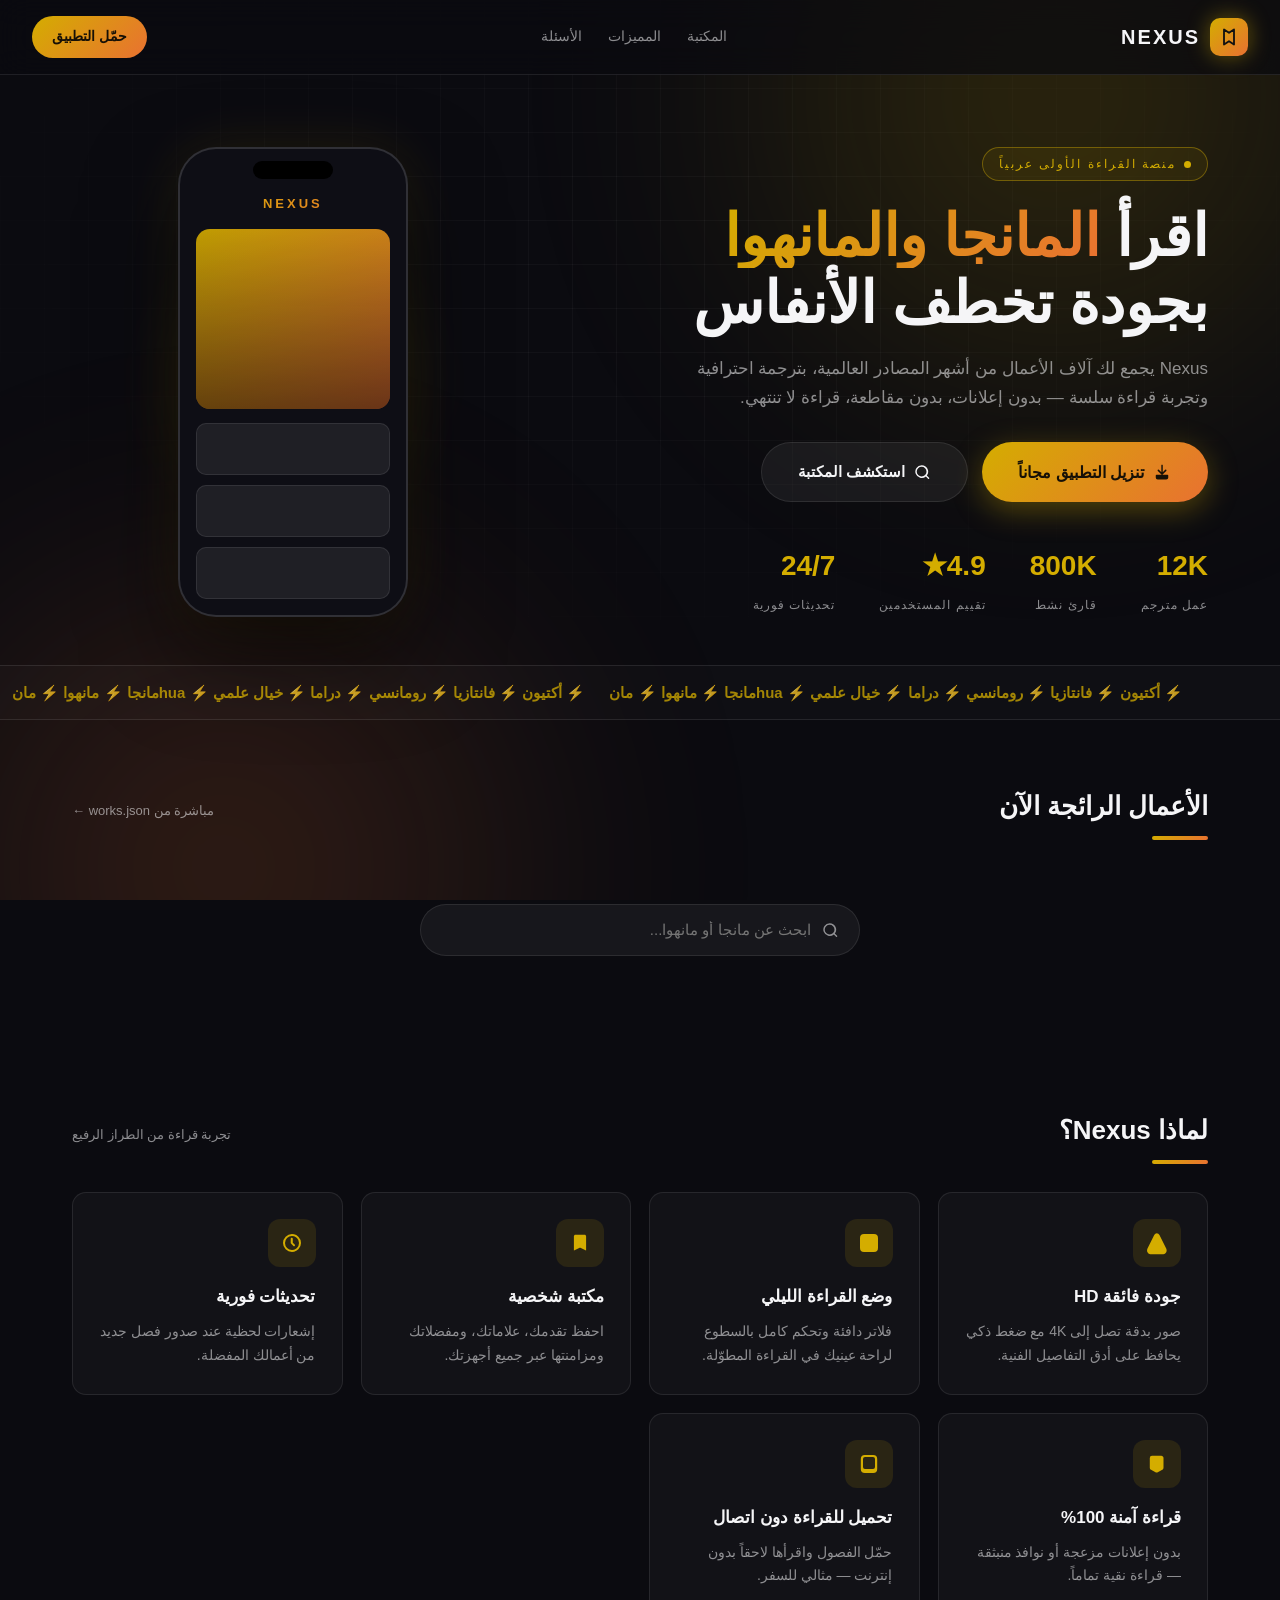
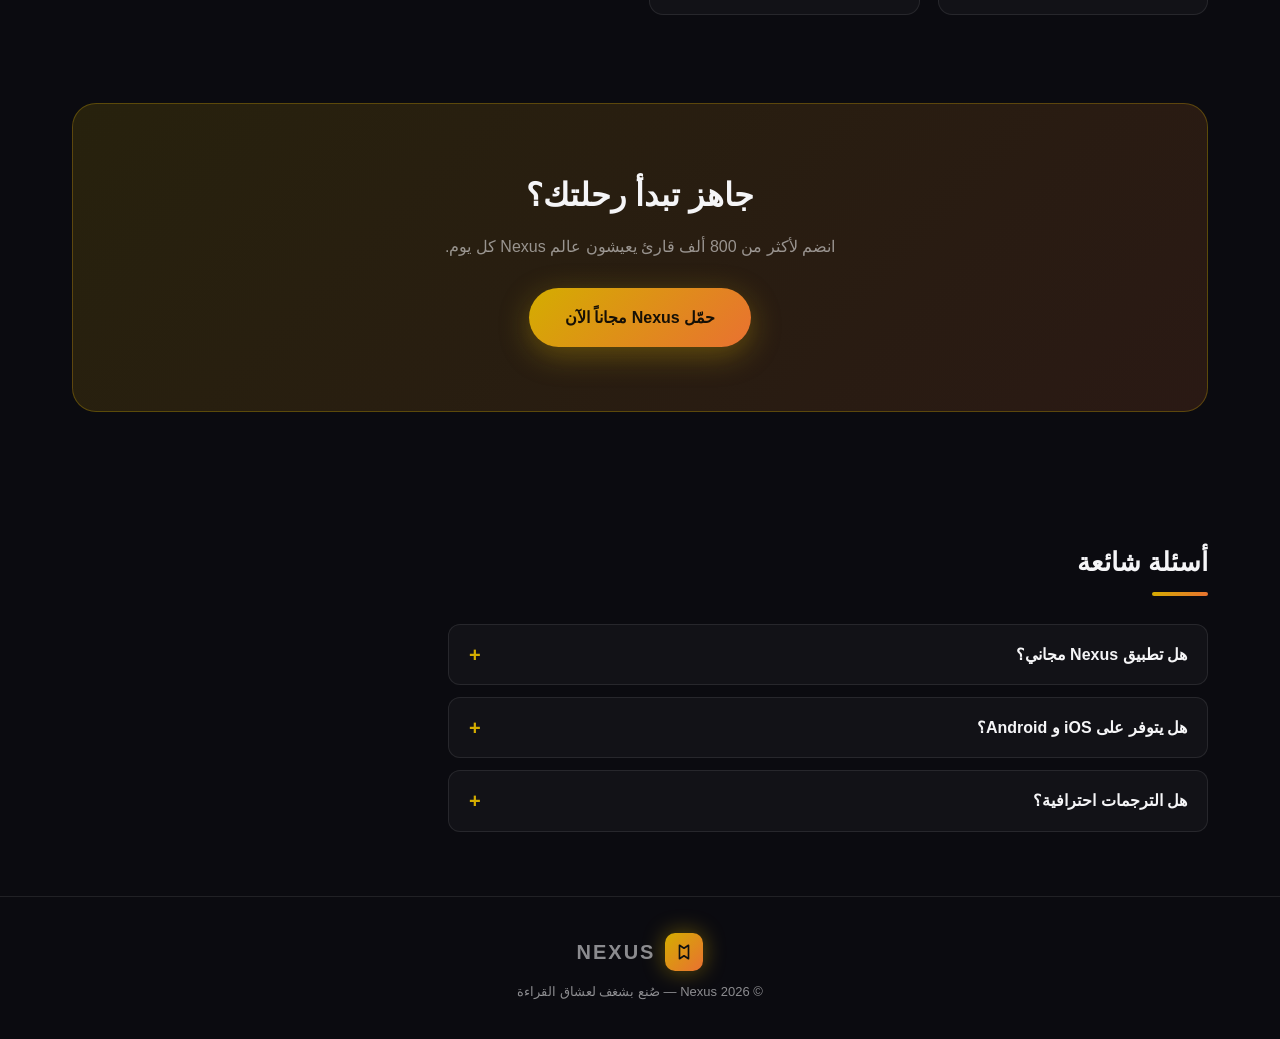
==== index.html @ a3efbc89 "force push" ====
<!DOCTYPE html>
<html lang="ar" dir="rtl">
<head>
  <meta charset="UTF-8" />
  <meta name="viewport" content="width=device-width, initial-scale=1.0" />
  <title>Nexus — اقرأ المانجا والمانهوا بجودة فائقة | حمّل التطبيق</title>
  <meta name="description" content="Nexus — أفضل تطبيق لقراءة المانجا والمانهوا والمانهوا الكورية مترجمة بالعربية. آلاف الأعمال، تحديثات فورية، بدون إعلانات. حمّله مجاناً الآن." />
  <meta name="keywords" content="مانجا, مانجا اون لاين, مانهوا, مانهوا كورية, قراءة مانجا, Nexus, تطبيق مانجا, solo leveling, manga arabic" />
  <meta property="og:title" content="Nexus — عالم المانجا والمانهوا بين يديك" />
  <meta property="og:description" content="حمّل تطبيق Nexus واقرأ آلاف الأعمال المترجمة بجودة فائقة." />
  <meta property="og:type" content="website" />
  <meta name="robots" content="index, follow" />
  <link rel="icon" href="assets/icon.jpg" type="image/jpeg" />
  <link rel="stylesheet" href="css/style.css" />
  <!-- JSON-LD: Organization + WebSite -->
  <script type="application/ld+json">
  {
    "@context": "https://schema.org",
    "@type": "WebSite",
    "name": "Nexus",
    "alternateName": "نكسس",
    "url": "https://nexus-app.example/",
    "potentialAction": {
      "@type": "SearchAction",
      "target": "https://nexus-app.example/?q={search_term_string}",
      "query-input": "required name=search_term_string"
    }
  }
  </script>
</head>
<body>

  <!-- خلفية الأورورا المتحركة -->
  <div class="aurora" aria-hidden="true"></div>
  <div class="grid-overlay" aria-hidden="true"></div>

  <!-- شريط التنقل -->
  <nav class="nav" id="nav">
    <a class="logo" href="./">
      <span class="logo-badge">
        <svg viewBox="0 0 24 24" width="20" height="20" fill="none" stroke="currentColor" stroke-width="2.2" stroke-linecap="round" stroke-linejoin="round"><path d="M6 3v18l6-4 6 4V3l-6 4-6-4z"/></svg>
      </span>
      <span class="logo-text">NEXUS</span>
    </a>
    <div class="nav-links">
      <a href="#library">المكتبة</a>
      <a href="#features">المميزات</a>
      <a href="#faq">الأسئلة</a>
    </div>
    <button class="btn btn-sm" data-download>حمّل التطبيق</button>
  </nav>

  <!-- الهيرو -->
  <header class="hero">
    <div class="hero-inner">
      <div class="eyebrow"><span class="pulse-dot"></span> منصة القراءة الأولى عربياً</div>
      <h1 class="hero-title">
        اقرأ <span class="grad-text">المانجا والمانهوا</span><br />بجودة تخطف الأنفاس
      </h1>
      <p class="hero-sub">
        Nexus يجمع لك آلاف الأعمال من أشهر المصادر العالمية، بترجمة احترافية وتجربة قراءة سلسة — بدون إعلانات، بدون مقاطعة، قراءة لا تنتهي.
      </p>
      <div class="hero-cta">
        <button class="btn btn-primary btn-lg" data-download>
          <svg viewBox="0 0 24 24" width="20" height="20" fill="currentColor"><path fill-rule="evenodd" clip-rule="evenodd" d="M12 2.9c.5 0 .9.4.9.9v8.5l2.9-2.9a.9.9 0 1 1 1.3 1.3l-4.4 4.4a.9.9 0 0 1-1.3 0l-4.4-4.4a.9.9 0 1 1 1.3-1.3l2.9 2.9V3.8c0-.5.4-.9.9-.9ZM4.5 16.2c0-.5.4-.9.9-.9h13.2c.5 0 .9.4.9.9v2.4c0 1.3-1.1 2.4-2.4 2.4H6.9a2.4 2.4 0 0 1-2.4-2.4v-2.4Z"/></svg>
          تنزيل التطبيق مجاناً
        </button>
        <a class="btn btn-ghost btn-lg" href="#library">
          <svg viewBox="0 0 24 24" width="18" height="18" fill="currentColor"><path d="M11.5 3a8.5 8.5 0 1 0 5.6 15l3 3a.9.9 0 1 0 1.3-1.3l-3-3A8.5 8.5 0 0 0 11.5 3Zm0 2a6.5 6.5 0 1 1 0 13 6.5 6.5 0 0 1 0-13Z"/></svg>
          استكشف المكتبة
        </a>
      </div>
      <div class="hero-stats">
        <div class="stat"><b data-count="12000">0</b><span>عمل مترجم</span></div>
        <div class="stat"><b data-count="800000">0</b><span>قارئ نشط</span></div>
        <div class="stat"><b>4.9★</b><span>تقييم المستخدمين</span></div>
        <div class="stat"><b>24/7</b><span>تحديثات فورية</span></div>
      </div>
    </div>

    <!-- هاتف معاينة ثلاثي الأبعاد -->
    <div class="hero-device" aria-hidden="true">
      <div class="phone">
        <div class="phone-notch"></div>
        <div class="phone-screen">
          <div class="ps-header">NEXUS</div>
          <div class="ps-hero"></div>
          <div class="ps-rows">
            <div class="ps-row"></div><div class="ps-row"></div><div class="ps-row"></div>
          </div>
        </div>
      </div>
      <div class="device-glow"></div>
    </div>
  </header>

  <!-- شريط متحرك -->
  <div class="marquee" aria-hidden="true">
    <div class="marquee-track">
      <span>مانجا ⚡ مانهوا ⚡ مانhua ⚡ أكتيون ⚡ فانتازيا ⚡ رومانسي ⚡ دراما ⚡ خيال علمي ⚡</span>
      <span>مانجا ⚡ مانهوا ⚡ مانhua ⚡ أكتيون ⚡ فانتازيا ⚡ رومانسي ⚡ دراما ⚡ خيال علمي ⚡</span>
    </div>
  </div>

  <!-- المكتبة: تُملأ من works.json عبر JS -->
  <section class="section" id="library">
    <div class="section-head">
      <h2>الأعمال الرائجة الآن</h2>
      <span class="section-note">مباشرة من works.json ←</span>
    </div>
    <div class="cards-grid" id="worksGrid">
      <!-- تُبنى البطاقات ديناميكياً -->
      <div class="skeleton-card"></div>
      <div class="skeleton-card"></div>
      <div class="skeleton-card"></div>
      <div class="skeleton-card"></div>
    </div>
    <div class="search-wrap">
      <svg viewBox="0 0 24 24" width="18" height="18" fill="currentColor"><path d="M11.5 3a8.5 8.5 0 1 0 5.6 15l3 3a.9.9 0 1 0 1.3-1.3l-3-3A8.5 8.5 0 0 0 11.5 3Zm0 2a6.5 6.5 0 1 1 0 13 6.5 6.5 0 0 1 0-13Z"/></svg>
      <input type="search" id="searchInput" placeholder="ابحث عن مانجا أو مانهوا..." autocomplete="off" />
    </div>
    <div class="cards-grid cards-grid-all" id="worksGridAll"></div>
  </section>

  <!-- المميزات -->
  <section class="section" id="features">
    <div class="section-head"><h2>لماذا Nexus؟</h2><span class="section-note">تجربة قراءة من الطراز الرفيع</span></div>
    <div class="features-grid">
      <article class="feature-card">
        <div class="feature-icon">
          <svg viewBox="0 0 24 24" width="24" height="24" fill="currentColor"><path d="M11.8 2.2c1 .1 2.2.8 2.8 2l6.6 13.2c.6 1.2.6 2.7 0 3.9-.6 1.2-1.8 1.9-2.8 1.9H5.3c-1 0-2.2-.7-2.8-1.9-.6-1.2-.6-2.7 0-3.9L9.1 4.2c.6-1.2 1.8-1.9 2.7-2Z"/></svg>
        </div>
        <h3>جودة فائقة HD</h3>
        <p>صور بدقة تصل إلى 4K مع ضغط ذكي يحافظ على أدق التفاصيل الفنية.</p>
      </article>
      <article class="feature-card">
        <div class="feature-icon">
          <svg viewBox="0 0 24 24" width="24" height="24" fill="currentColor"><path d="M14 16.1c.5 0 .9.4.9.9s-.4.9-.9.9h-4a.9.9 0 1 1 0-1.8h4ZM7 2.9h10a4 4 0 0 1 4 4v10.2a4 4 0 0 1-4 4H7a4 4 0 0 1-4-4V6.9a4 4 0 0 1 4-4Z"/></svg>
        </div>
        <h3>وضع القراءة الليلي</h3>
        <p>فلاتر دافئة وتحكم كامل بالسطوع لراحة عينيك في القراءة المطوّلة.</p>
      </article>
      <article class="feature-card">
        <div class="feature-icon">
          <svg viewBox="0 0 24 24" width="24" height="24" fill="currentColor"><path d="M11.2 16.9c.5-.3 1.1-.3 1.7 0l5.1 2.6c.1 0 .1-.1.1-.1V5.3c0-.8-.7-1.5-1.5-1.5H7.4c-.8 0-1.5.7-1.5 1.5v14.1c0 .1.1.2.1.1l5.2-2.6Z"/></svg>
        </div>
        <h3>مكتبة شخصية</h3>
        <p>احفظ تقدمك، علاماتك، ومفضلاتك ومزامنتها عبر جميع أجهزتك.</p>
      </article>
      <article class="feature-card">
        <div class="feature-icon">
          <svg viewBox="0 0 24 24" width="24" height="24" fill="currentColor"><path d="M11.9 6.8c.5 0 .9.4.9.9v4l1.9 1.9a.9.9 0 1 1-1.3 1.3l-2.4-2.4a.9.9 0 0 1-.3-.7V7.7c0-.5.4-.9.9-.9Z"/><path d="M12 3a9 9 0 1 0 9 9 9 9 0 0 0-9-9Zm0 2a7 7 0 1 1 0 14 7 7 0 0 1 0-14Z"/></svg>
        </div>
        <h3>تحديثات فورية</h3>
        <p>إشعارات لحظية عند صدور فصل جديد من أعمالك المفضلة.</p>
      </article>
      <article class="feature-card">
        <div class="feature-icon">
          <svg viewBox="0 0 24 24" width="24" height="24" fill="currentColor"><path fill-rule="evenodd" clip-rule="evenodd" d="M17 3.8H7a2.2 2.2 0 0 0-2.2 2.2v9.8c0 .8.4 1.6 1.2 2l4.5 2.5c.7.4 1.5.4 2.3 0l4.5-2.5c.7-.4 1.2-1.2 1.2-2V6c0-1.2-1-2.2-2.2-2.2Z"/></svg>
        </div>
        <h3>قراءة آمنة 100%</h3>
        <p>بدون إعلانات مزعجة أو نوافذ منبثقة — قراءة نقية تماماً.</p>
      </article>
      <article class="feature-card">
        <div class="feature-icon">
          <svg viewBox="0 0 24 24" width="24" height="24" fill="currentColor"><path d="M7.8 3.1h8.4a4 4 0 0 1 4 4v9.8a4 4 0 0 1-4 4H7.8a4 4 0 0 1-4-4V7.1a4 4 0 0 1 4-4Zm.2 2a2 2 0 0 0-2 2v8a2 2 0 0 0 2 2h8a2 2 0 0 0 2-2V7a2 2 0 0 0-2-2H8Z"/></svg>
        </div>
        <h3>تحميل للقراءة دون اتصال</h3>
        <p>حمّل الفصول واقرأها لاحقاً بدون إنترنت — مثالي للسفر.</p>
      </article>
    </div>
  </section>

  <!-- دعوة أخيرة -->
  <section class="cta-final">
    <div class="cta-box">
      <h2>جاهز تبدأ رحلتك؟</h2>
      <p>انضم لأكثر من 800 ألف قارئ يعيشون عالم Nexus كل يوم.</p>
      <button class="btn btn-primary btn-lg" data-download>حمّل Nexus مجاناً الآن</button>
    </div>
  </section>

  <!-- أسئلة شائعة -->
  <section class="section" id="faq">
    <div class="section-head"><h2>أسئلة شائعة</h2></div>
    <div class="faq-list">
      <details>
        <summary>هل تطبيق Nexus مجاني؟</summary>
        <p>نعم، التطبيق مجاني بالكامل مع خيارات اشتراك اختيارية لدعم الفريق والحصول على مميزات إضافية.</p>
      </details>
      <details>
        <summary>هل يتوفر على iOS و Android؟</summary>
        <p>نعم، Nexus متوفر على كلا المنصتين — اضغط زر التنزيل وسيتم توجيهك تلقائياً لمتجر جهازك.</p>
      </details>
      <details>
        <summary>هل الترجمات احترافية؟</summary>
        <p>نعمل مع فرق ترجمة محترفة لضمان أعلى جودة ترجمة للأعمال العربية.</p>
      </details>
    </div>
  </section>

  <footer class="footer">
    <div class="logo">
      <span class="logo-badge">
        <svg viewBox="0 0 24 24" width="18" height="18" fill="none" stroke="currentColor" stroke-width="2.2" stroke-linecap="round" stroke-linejoin="round"><path d="M6 3v18l6-4 6 4V3l-6 4-6-4z"/></svg>
      </span>
      <span class="logo-text">NEXUS</span>
    </div>
    <p>© 2026 Nexus — صُنع بشغف لعشاق القراءة</p>
  </footer>

  <!-- نافذة التنزيل -->
  <div class="modal" id="downloadModal" aria-hidden="true">
    <div class="modal-card">
      <button class="modal-close" id="modalClose" aria-label="إغلاق">✕</button>
      <div class="modal-logo">
        <svg viewBox="0 0 24 24" width="40" height="40" fill="none" stroke="url(#g1)" stroke-width="2" stroke-linecap="round" stroke-linejoin="round"><defs><linearGradient id="g1" x1="0" y1="0" x2="24" y2="24"><stop stop-color="#a78bfa"/><stop offset="1" stop-color="#E97131"/></linearGradient></defs><path d="M6 3v18l6-4 6 4V3l-6 4-6-4z"/></svg>
      </div>
      <h3>حمّل تطبيق Nexus</h3>
      <p>اختر منصتك وسنحوّلك للمتجر مباشرة</p>
      <div class="store-buttons">
        <a class="store-btn store-btn-single" href="#" id="directDownloadBtn">
          <svg viewBox="0 0 24 24" width="24" height="24" fill="currentColor"><path fill-rule="evenodd" clip-rule="evenodd" d="M12 2.9c.5 0 .9.4.9.9v8.5l2.9-2.9a.9.9 0 1 1 1.3 1.3l-4.4 4.4a.9.9 0 0 1-1.3 0l-4.4-4.4a.9.9 0 1 1 1.3-1.3l2.9 2.9V3.8c0-.5.4-.9.9-.9ZM4.5 16.2c0-.5.4-.9.9-.9h13.2c.5 0 .9.4.9.9v2.4c0 1.3-1.1 2.4-2.4 2.4H6.9a2.4 2.4 0 0 1-2.4-2.4v-2.4Z"/></svg>
          <span><small>مجاني وآمن</small><b>تنزيل التطبيق</b></span>
        </a>
      </div>
    </div>
  </div>

  <script src="js/app.js"></script>
</body>
</html>
---- css/style.css ----
:root{
  --c-primary:#D4AD00;
  --c-secondary:#E97131;
  --c-bg:#0b0b10;
  --c-bg2:#12121a;
  --c-text:#f5f5f7;
  --c-muted:rgba(245,245,247,.55);
  --c-border:rgba(255,255,255,.09);
  --grad:linear-gradient(135deg,#D4AD00,#E97131);
  --radius:14px;
}
*{margin:0;padding:0;box-sizing:border-box}
html{scroll-behavior:smooth}
body{
  font-family:"Segoe UI",Tahoma,Arial,sans-serif;
  background:var(--c-bg);color:var(--c-text);
  overflow-x:hidden;line-height:1.7;
}
a{color:inherit;text-decoration:none}
button{font:inherit;cursor:pointer;border:none;background:none;color:inherit}
img{display:block;max-width:100%}

/* ===== خلفية أورورا ===== */
.aurora{position:fixed;inset:0;z-index:0;pointer-events:none;overflow:hidden}
.aurora::before,.aurora::after{content:'';position:absolute;width:65vw;height:65vw;border-radius:50%;filter:blur(120px);opacity:.22}
.aurora::before{background:radial-gradient(circle,#D4AD00,transparent 70%);top:-25vw;right:-15vw;animation:fl1 16s ease-in-out infinite alternate}
.aurora::after{background:radial-gradient(circle,#E97131,transparent 70%);bottom:-30vw;left:-15vw;animation:fl2 20s ease-in-out infinite alternate}
@keyframes fl1{to{transform:translate(-10%,15%) scale(1.15)}}
@keyframes fl2{to{transform:translate(12%,-10%) scale(1.2)}}
.grid-overlay{position:fixed;inset:0;z-index:0;pointer-events:none;
  background-image:linear-gradient(rgba(255,255,255,.03) 1px,transparent 1px),linear-gradient(90deg,rgba(255,255,255,.03) 1px,transparent 1px);
  background-size:44px 44px;
  -webkit-mask-image:radial-gradient(ellipse 80% 60% at 50% 30%,#000 20%,transparent 75%);
          mask-image:radial-gradient(ellipse 80% 60% at 50% 30%,#000 20%,transparent 75%);
}

/* ===== التنقل ===== */
.nav{position:sticky;top:0;z-index:50;display:flex;align-items:center;justify-content:space-between;
  padding:16px 32px;background:rgba(11,11,16,.72);backdrop-filter:blur(16px);border-bottom:1px solid var(--c-border)}
.logo{display:flex;align-items:center;gap:10px}
.logo-badge{width:38px;height:38px;border-radius:10px;background:var(--grad);display:grid;place-items:center;color:#111;box-shadow:0 0 22px rgba(212,173,0,.45)}
.logo-text{font-size:20px;font-weight:700;letter-spacing:2px}
.nav-links{display:flex;gap:26px;font-size:14px;color:var(--c-muted)}
.nav-links a{transition:color .2s}
.nav-links a:hover{color:var(--c-primary)}

/* ===== الأزرار ===== */
.btn{display:inline-flex;align-items:center;gap:8px;border-radius:999px;font-weight:600;transition:transform .25s,box-shadow .25s,background .25s}
.btn-primary{background:var(--grad);color:#161006;padding:15px 34px;font-size:16px;box-shadow:0 8px 30px rgba(212,173,0,.35)}
.btn-primary:hover{transform:translateY(-3px) scale(1.02);box-shadow:0 14px 44px rgba(233,113,49,.45)}
.btn-ghost{background:rgba(255,255,255,.06);border:1px solid var(--c-border);padding:15px 28px;font-size:15px}
.btn-ghost:hover{background:rgba(212,173,0,.12);border-color:rgba(212,173,0,.4)}
.btn-sm{padding:9px 20px;font-size:14px;background:var(--grad);color:#161006}
.btn-sm:hover{transform:translateY(-2px)}
.btn-lg{padding:16px 36px}

/* ===== الهيرو ===== */
.hero{position:relative;z-index:1;display:grid;grid-template-columns:1.2fr .8fr;align-items:center;gap:32px;
  max-width:1200px;margin:0 auto;padding:72px 32px 48px}
.eyebrow{display:inline-flex;align-items:center;gap:8px;font-size:12px;letter-spacing:2px;color:var(--c-primary);
  border:1px solid rgba(212,173,0,.4);border-radius:999px;padding:6px 16px;margin-bottom:22px;background:rgba(212,173,0,.08)}
.pulse-dot{width:7px;height:7px;border-radius:50%;background:var(--c-primary);animation:pl 1.6s infinite}
@keyframes pl{50%{opacity:.25;transform:scale(.7)}}
.hero-title{font-size:clamp(34px,5vw,58px);font-weight:800;line-height:1.15;margin-bottom:18px}
.grad-text{background:var(--grad);-webkit-background-clip:text;background-clip:text;color:transparent}
.hero-sub{color:var(--c-muted);max-width:520px;margin-bottom:30px;font-size:17px}
.hero-cta{display:flex;gap:14px;flex-wrap:wrap;margin-bottom:40px}
.hero-stats{display:flex;gap:44px}
.stat b{display:block;font-size:28px;font-weight:800;color:var(--c-primary);font-variant-numeric:tabular-nums}
.stat span{font-size:12px;color:var(--c-muted);letter-spacing:1px}

/* هاتف المعاينة */
.hero-device{display:grid;place-items:center;position:relative}
.phone{width:230px;height:470px;border-radius:38px;border:2px solid rgba(255,255,255,.14);background:#0e0e15;
  box-shadow:0 40px 90px rgba(0,0,0,.6),0 0 60px rgba(212,173,0,.12);overflow:hidden;position:relative;
  animation:floatP 5s ease-in-out infinite}
@keyframes floatP{50%{transform:translateY(-14px)}}
.phone-notch{position:absolute;top:12px;left:50%;transform:translateX(-50%);width:80px;height:18px;border-radius:999px;background:#000;z-index:2}
.phone-screen{padding:44px 16px 16px}
.ps-header{font-size:13px;font-weight:800;letter-spacing:3px;background:var(--grad);-webkit-background-clip:text;background-clip:text;color:transparent;margin-bottom:14px;text-align:center}
.ps-hero{height:180px;border-radius:14px;background:var(--grad);opacity:.9;margin-bottom:14px;position:relative;overflow:hidden}
.ps-hero::after{content:'';position:absolute;inset:0;background:linear-gradient(to top,rgba(0,0,0,.5),transparent)}
.ps-rows{display:grid;gap:10px}
.ps-row{height:52px;border-radius:10px;background:rgba(255,255,255,.07);border:1px solid var(--c-border)}
.device-glow{position:absolute;width:280px;height:280px;border-radius:50%;background:radial-gradient(circle,rgba(212,173,0,.25),transparent 70%);filter:blur(40px);z-index:-1}

/* ===== الشريط المتحرك ===== */
.marquee{position:relative;z-index:1;overflow:hidden;border-block:1px solid var(--c-border);
  background:rgba(255,255,255,.02);padding:14px 0;direction:ltr}
.marquee-track{display:flex;gap:0;width:max-content;animation:mq 26s linear infinite}
.marquee-track span{font-size:15px;font-weight:600;color:rgba(212,173,0,.75);white-space:nowrap;padding:0 12px}
@keyframes mq{to{transform:translateX(-50%)}}

/* ===== الأقسام ===== */
.section{position:relative;z-index:1;max-width:1200px;margin:0 auto;padding:64px 32px}
.section-head{display:flex;align-items:baseline;justify-content:space-between;margin-bottom:28px}
.section-head h2{font-size:26px;font-weight:800}
.section-head h2::after{content:'';display:block;width:56px;height:4px;border-radius:4px;background:var(--grad);margin-top:8px}
.section-note{font-size:13px;color:var(--c-muted)}

/* بطاقات الأعمال — الكافر + الاسم فقط */
.cards-grid{display:grid;grid-template-columns:repeat(auto-fill,minmax(170px,1fr));gap:18px}
.card{border-radius:var(--radius);overflow:hidden;background:var(--c-bg2);border:1px solid var(--c-border);
  transition:transform .3s,border-color .3s,box-shadow .3s;cursor:pointer}
.card:hover{transform:translateY(-7px);border-color:rgba(212,173,0,.55);box-shadow:0 18px 44px rgba(212,173,0,.15)}
.card-cover{aspect-ratio:3/4;overflow:hidden;background:#191922}
.card-cover img{width:100%;height:100%;object-fit:cover;transition:transform .5s}
.card:hover .card-cover img{transform:scale(1.07)}
.card-name{padding:12px 14px;font-size:14px;font-weight:600;text-align:center;
  white-space:nowrap;overflow:hidden;text-overflow:ellipsis}

/* سكيلتون */
.skeleton-card{aspect-ratio:3/4.6;border-radius:var(--radius);background:linear-gradient(100deg,#17171f 40%,#22222e 50%,#17171f 60%);
  background-size:200% 100%;animation:sk 1.4s infinite}
@keyframes sk{to{background-position:-200% 0}}

/* البحث */
.search-wrap{position:relative;display:flex;align-items:center;gap:10px;max-width:440px;margin:36px auto 24px;
  background:rgba(255,255,255,.05);border:1px solid var(--c-border);border-radius:999px;padding:12px 20px;color:var(--c-muted)}
.search-wrap input{flex:1;background:none;border:none;outline:none;color:var(--c-text);font:inherit;font-size:15px}
.search-wrap:focus-within{border-color:rgba(212,173,0,.5)}
.cards-grid-all{margin-top:8px}

/* ===== المميزات ===== */
.features-grid{display:grid;grid-template-columns:repeat(auto-fit,minmax(260px,1fr));gap:18px}
.feature-card{background:rgba(255,255,255,.03);border:1px solid var(--c-border);border-radius:var(--radius);
  padding:26px;transition:border-color .25s,transform .25s}
.feature-card:hover{border-color:rgba(233,113,49,.45);transform:translateY(-4px)}
.feature-icon{width:48px;height:48px;border-radius:12px;background:rgba(212,173,0,.12);display:grid;place-items:center;color:var(--c-primary);margin-bottom:16px}
.feature-card h3{font-size:17px;font-weight:700;margin-bottom:8px}
.feature-card p{font-size:14px;color:var(--c-muted)}

/* ===== CTA ===== */
.cta-final{position:relative;z-index:1;max-width:1200px;margin:0 auto;padding:24px 32px 64px}
.cta-box{text-align:center;border-radius:24px;padding:64px 32px;position:relative;overflow:hidden;
  background:linear-gradient(135deg,rgba(212,173,0,.14),rgba(233,113,49,.14));border:1px solid rgba(212,173,0,.3)}
.cta-box h2{font-size:32px;font-weight:800;margin-bottom:10px}
.cta-box p{color:var(--c-muted);margin-bottom:28px}

/* ===== أسئلة ===== */
.faq-list{display:grid;gap:12px;max-width:760px}
details{background:rgba(255,255,255,.03);border:1px solid var(--c-border);border-radius:12px;padding:16px 20px}
summary{cursor:pointer;font-weight:600;list-style:none;position:relative;padding-inline-end:28px}
summary::after{content:'+';position:absolute;inset-inline-end:0;top:50%;transform:translateY(-50%);font-size:20px;color:var(--c-primary);transition:transform .25s}
details[open] summary::after{transform:translateY(-50%) rotate(45deg)}
details p{margin-top:10px;color:var(--c-muted);font-size:14px}

/* ===== فوتر ===== */
.footer{position:relative;z-index:1;text-align:center;padding:36px 20px;border-top:1px solid var(--c-border);color:var(--c-muted);font-size:13px}
.footer .logo{justify-content:center;margin-bottom:10px}

/* ===== مودال التنزيل ===== */
.modal{position:fixed;inset:0;z-index:100;display:grid;place-items:center;background:rgba(0,0,0,.7);
  backdrop-filter:blur(8px);opacity:0;pointer-events:none;transition:opacity .3s;padding:20px}
.modal.open{opacity:1;pointer-events:auto}
.modal-card{position:relative;background:var(--c-bg2);border:1px solid rgba(212,173,0,.3);border-radius:20px;
  padding:40px 36px;max-width:420px;width:100%;text-align:center;transform:translateY(20px);transition:transform .3s}
.modal.open .modal-card{transform:translateY(0)}
.modal-close{position:absolute;top:14px;inset-inline-end:14px;width:32px;height:32px;border-radius:8px;background:rgba(255,255,255,.06);color:var(--c-muted)}
.modal-close:hover{background:rgba(255,255,255,.12);color:#fff}
.modal-logo{width:76px;height:76px;border-radius:20px;background:var(--grad);display:grid;place-items:center;margin:0 auto 18px;color:#161006;box-shadow:0 0 34px rgba(212,173,0,.4)}
.modal-card h3{font-size:22px;font-weight:800;margin-bottom:6px}
.modal-card>p{color:var(--c-muted);font-size:14px;margin-bottom:24px}
.store-buttons{display:grid;gap:12px}
.store-btn{display:flex;align-items:center;gap:14px;background:rgba(255,255,255,.05);border:1px solid var(--c-border);
  border-radius:12px;padding:13px 18px;text-align:start;transition:border-color .25s,background .25s}
.store-btn:hover{border-color:var(--c-primary);background:rgba(212,173,0,.08)}
.store-btn small{display:block;font-size:11px;color:var(--c-muted)}
.store-btn b{font-size:16px}

/* ===== صفحة العمل (download-landing) ===== */
.work-page{position:relative;z-index:1;min-height:100vh;display:flex;flex-direction:column;align-items:center;
  justify-content:center;text-align:center;padding:48px 24px;gap:0}
.work-back{position:absolute;top:22px;inset-inline-start:26px;font-size:14px;color:var(--c-muted);display:flex;align-items:center;gap:6px;transition:color .2s}
.work-back:hover{color:var(--c-primary)}
.work-cover{width:min(240px,60vw);aspect-ratio:3/4;object-fit:cover;border-radius:18px;
  border:1px solid rgba(212,173,0,.4);box-shadow:0 26px 70px rgba(0,0,0,.65),0 0 50px rgba(212,173,0,.18);
  margin-bottom:28px;animation:pop .6s cubic-bezier(.2,1.4,.4,1)}
@keyframes pop{from{transform:scale(.85);opacity:0}}
.work-name{font-size:clamp(26px,4vw,40px);font-weight:800;margin-bottom:12px}
.work-msg{font-size:18px;color:var(--c-muted);max-width:460px;margin-bottom:30px}
.work-msg b{color:var(--c-primary)}
.work-logo{width:72px;height:72px;border-radius:18px;background:var(--grad);display:grid;place-items:center;
  color:#161006;margin:0 auto 20px;box-shadow:0 0 36px rgba(212,173,0,.45);animation:pop .5s .1s cubic-bezier(.2,1.4,.4,1) backwards}
.work-feats{display:flex;gap:10px;flex-wrap:wrap;justify-content:center;max-width:640px;margin-top:36px}
.work-feat{display:flex;align-items:center;gap:8px;font-size:13px;color:var(--c-muted);
  background:rgba(255,255,255,.04);border:1px solid var(--c-border);border-radius:999px;padding:9px 16px}
.work-feat svg{color:var(--c-primary);flex-shrink:0}

/* ===== استجابة ===== */
@media (max-width:900px){
  .hero{grid-template-columns:1fr;text-align:center;padding-top:48px}
  .hero-sub{margin-inline:auto}
  .hero-cta,.hero-stats{justify-content:center}
  .hero-device{display:none}
}
@media (max-width:640px){
  .nav{padding:14px 18px}
  .nav-links{display:none}
  .section{padding:48px 18px}
  .cards-grid{grid-template-columns:repeat(auto-fill,minmax(135px,1fr));gap:12px}
  .hero-stats{gap:24px}
  .cta-box{padding:44px 20px}
}

/* ===== قائمة الفصول (SEO internal links) ===== */
.chap-badge{
  display:inline-block;font-size:15px;font-weight:700;color:var(--c-primary);
  border:1px solid rgba(212,173,0,.45);border-radius:999px;
  padding:7px 22px;margin-bottom:18px;background:rgba(212,173,0,.09);
}
.chap-list{width:100%;max-width:640px;margin-top:38px;text-align:start}
.chap-list h3{display:flex;align-items:center;gap:8px;font-size:16px;font-weight:700;color:var(--c-muted);margin-bottom:14px}
.chap-list h3 svg{color:var(--c-primary)}
.chap-links{display:flex;flex-wrap:wrap;gap:9px}
.chap-link{
  font-size:13px;font-weight:600;color:var(--c-text);
  background:rgba(255,255,255,.05);border:1px solid var(--c-border);
  border-radius:999px;padding:8px 16px;
  transition:border-color .2s,color .2s,background .2s,transform .2s;
}
.chap-link:hover{
  border-color:var(--c-primary);color:var(--c-primary);
  background:rgba(212,173,0,.09);transform:translateY(-2px);
}

/* زر تنزيل واحد في المودال */
.store-btn-single{justify-content:center}
.store-btn-single b{font-size:17px}
.store-btn-single small{font-size:12px}
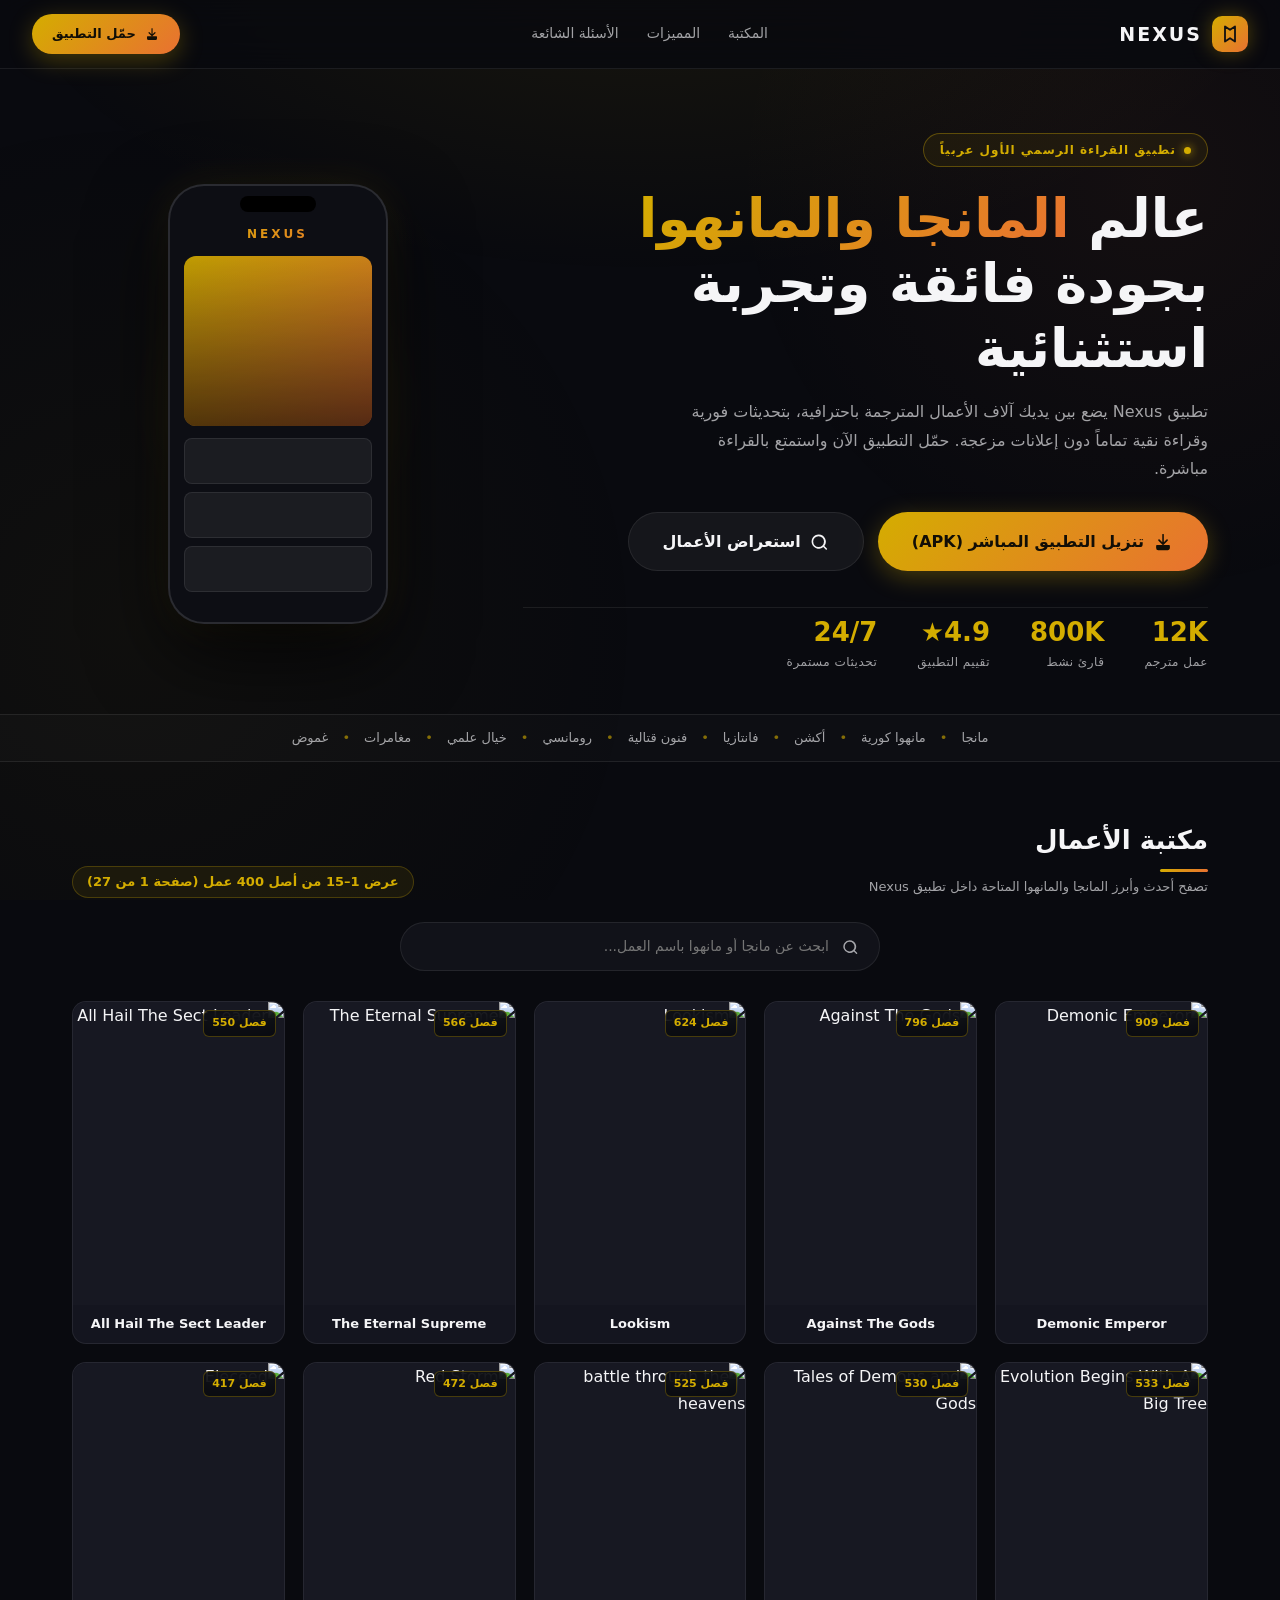
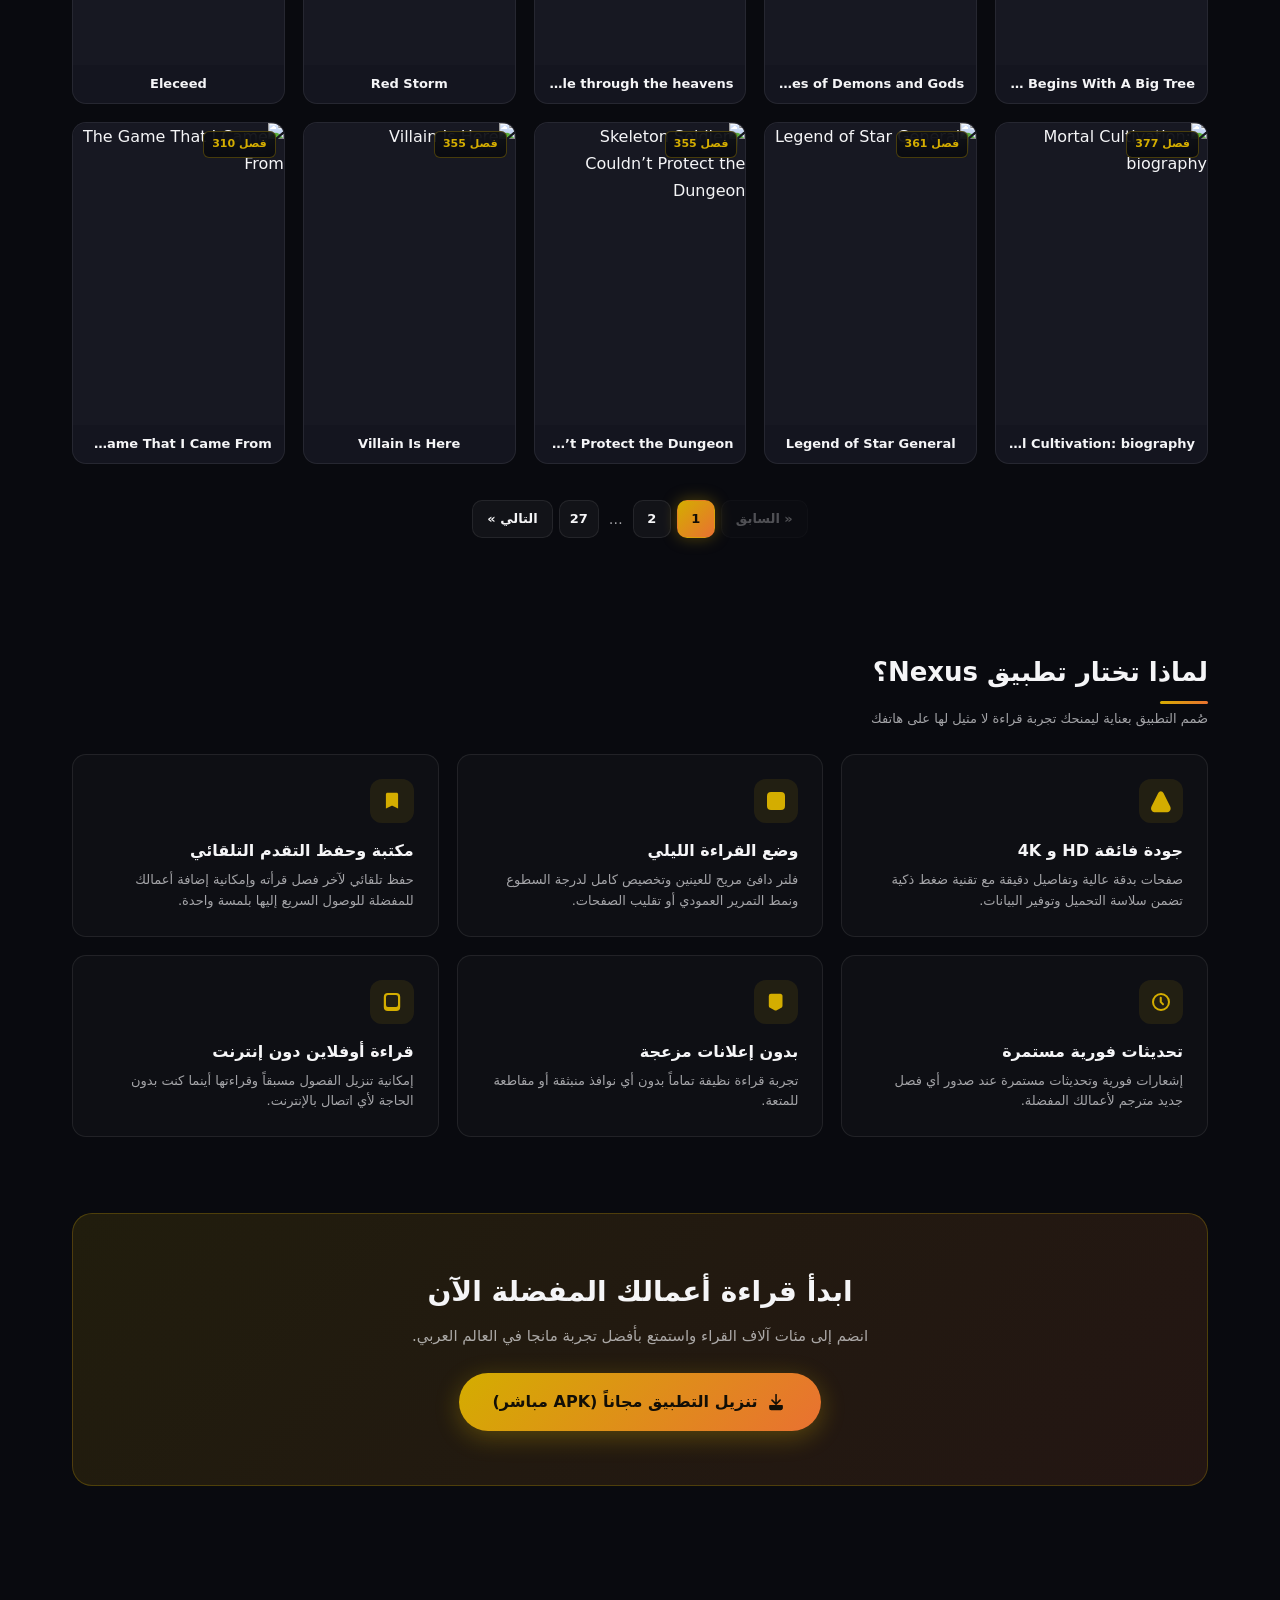
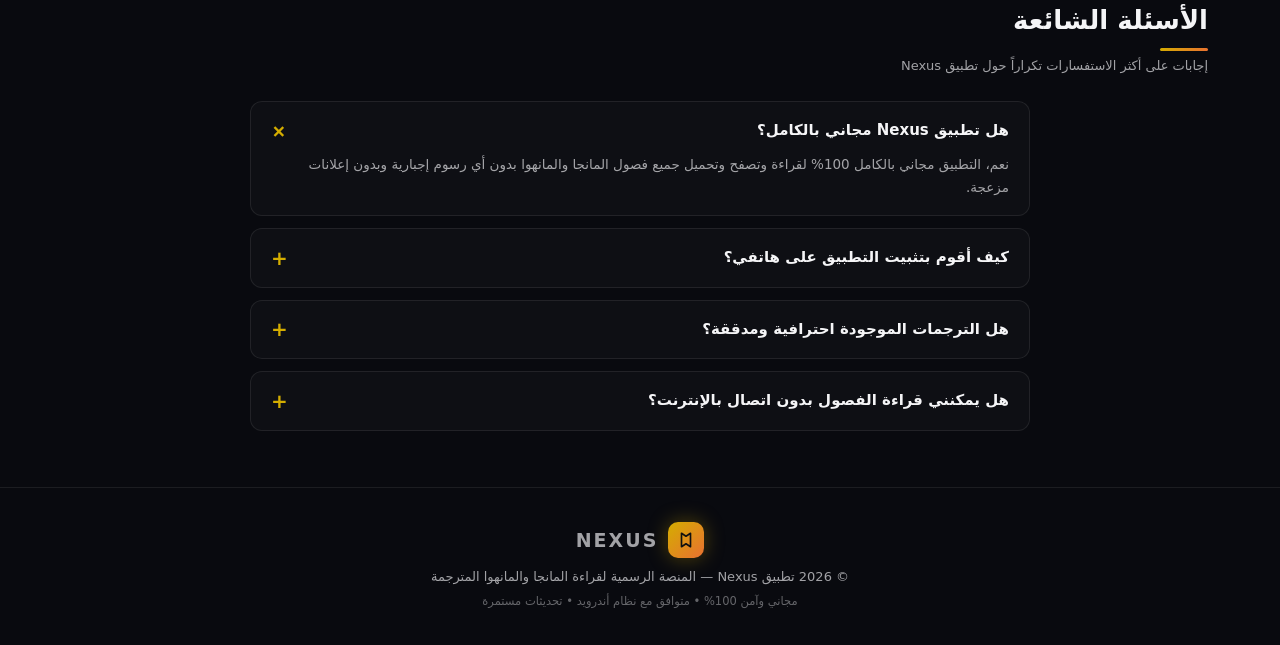
==== commit 23311fd3: "feat: add pagination and direct APK download - Implement pagination for library view (15 items per p" ====
--- a/index.html
+++ b/index.html
@@ -3,36 +3,102 @@
 <head>
   <meta charset="UTF-8" />
   <meta name="viewport" content="width=device-width, initial-scale=1.0" />
-  <title>Nexus — اقرأ المانجا والمانهوا بجودة فائقة | حمّل التطبيق</title>
-  <meta name="description" content="Nexus — أفضل تطبيق لقراءة المانجا والمانهوا والمانهوا الكورية مترجمة بالعربية. آلاف الأعمال، تحديثات فورية، بدون إعلانات. حمّله مجاناً الآن." />
-  <meta name="keywords" content="مانجا, مانجا اون لاين, مانهوا, مانهوا كورية, قراءة مانجا, Nexus, تطبيق مانجا, solo leveling, manga arabic" />
-  <meta property="og:title" content="Nexus — عالم المانجا والمانهوا بين يديك" />
-  <meta property="og:description" content="حمّل تطبيق Nexus واقرأ آلاف الأعمال المترجمة بجودة فائقة." />
+  
+  <!-- العنوان الرسمي والظهور في محركات البحث -->
+  <title>Nexus — تطبيق قراءة المانجا والمانهوا المترجمة | الموقع الرسمي</title>
+  <meta name="description" content="الموقع الرسمي لتطبيق Nexus. اقرأ وحمّل آلاف فصول المانجا والمانهوا الكورية المترجمة بجودة فائقة وبدون إعلانات. حمّل التطبيق مجاناً برابط تحميل مباشر بصيغة APK." />
+  <meta name="keywords" content="Nexus, تطبيق Nexus, مانجا, مانهوا, قراءة مانجا, مانهوا كورية, مانجا مترجمة, تحميل تطبيق nexus, nexus apk" />
+  <meta name="author" content="Nexus Team" />
+  <meta name="application-name" content="Nexus" />
+  <meta name="apple-mobile-web-app-title" content="Nexus" />
+  <meta name="theme-color" content="#090a0f" />
+  <meta name="msapplication-TileColor" content="#090a0f" />
+  <meta name="msapplication-TileImage" content="assets/icon-192.png" />
+  
+  <!-- تعليمات روبوتات جوجل لمحركات البحث -->
+  <meta name="robots" content="index, follow, max-image-preview:large, max-snippet:-1, max-video-preview:-1" />
+  <meta name="googlebot" content="index, follow" />
+  
+  <!-- الأيقونات الرسمية لظهور أيقونة التطبيق في نتائج بحث جوجل وجميع المتصفحات -->
+  <link rel="icon" type="image/x-icon" href="favicon.ico" />
+  <link rel="icon" type="image/png" sizes="192x192" href="assets/icon-192.png" />
+  <link rel="icon" type="image/png" sizes="512x512" href="assets/icon-512.png" />
+  <link rel="apple-touch-icon" sizes="180x180" href="assets/apple-touch-icon.png" />
+  <link rel="manifest" href="site.webmanifest" />
+  
+  <!-- البطاقات الاجتماعية Open Graph و Twitter -->
+  <meta property="og:site_name" content="Nexus" />
+  <meta property="og:title" content="Nexus — تطبيق قراءة المانجا والمانهوا المترجمة" />
+  <meta property="og:description" content="الموقع الرسمي لتطبيق Nexus. اقرأ آلاف فصول المانجا والمانهوا المترجمة بجودة فائقة وبدون إعلانات مزعجة. حمّل التطبيق مجاناً الآن." />
   <meta property="og:type" content="website" />
-  <meta name="robots" content="index, follow" />
-  <link rel="icon" href="assets/icon.jpg" type="image/jpeg" />
+  <meta property="og:locale" content="ar_AR" />
+  <meta property="og:image" content="assets/icon-512.png" />
+  <meta property="og:image:width" content="512" />
+  <meta property="og:image:height" content="512" />
+  <meta property="og:image:alt" content="شعار تطبيق Nexus الرسمي" />
+  
+  <meta name="twitter:card" content="summary" />
+  <meta name="twitter:title" content="Nexus — تطبيق قراءة المانجا والمانهوا" />
+  <meta name="twitter:description" content="الموقع الرسمي لتطبيق Nexus. قراءة المانجا والمانهوا بجودة فائقة وبدون إعلانات." />
+  <meta name="twitter:image" content="assets/icon-512.png" />
+
   <link rel="stylesheet" href="css/style.css" />
-  <!-- JSON-LD: Organization + WebSite -->
+
+  <!-- البيانات المنظمة لنتائج بحث جوجل (JSON-LD) لتثبيت هوية التطبيق الرسمية وأيقونته -->
   <script type="application/ld+json">
   {
     "@context": "https://schema.org",
-    "@type": "WebSite",
-    "name": "Nexus",
-    "alternateName": "نكسس",
-    "url": "https://nexus-app.example/",
-    "potentialAction": {
-      "@type": "SearchAction",
-      "target": "https://nexus-app.example/?q={search_term_string}",
-      "query-input": "required name=search_term_string"
-    }
+    "@graph": [
+      {
+        "@type": "Organization",
+        "@id": "https://zxiu86.github.io/nexusweb/#organization",
+        "name": "Nexus",
+        "alternateName": ["نكسس", "تطبيق نكسس", "Nexus Manga"],
+        "url": "https://zxiu86.github.io/nexusweb/",
+        "logo": {
+          "@type": "ImageObject",
+          "url": "https://zxiu86.github.io/nexusweb/assets/icon-512.png",
+          "width": 512,
+          "height": 512
+        }
+      },
+      {
+        "@type": "WebSite",
+        "@id": "https://zxiu86.github.io/nexusweb/#website",
+        "url": "https://zxiu86.github.io/nexusweb/",
+        "name": "Nexus",
+        "description": "الموقع الرسمي لتطبيق Nexus لقراءة وتحميل المانجا والمانهوا المترجمة",
+        "publisher": { "@id": "https://zxiu86.github.io/nexusweb/#organization" },
+        "inLanguage": "ar"
+      },
+      {
+        "@type": "SoftwareApplication",
+        "@id": "https://zxiu86.github.io/nexusweb/#application",
+        "name": "Nexus",
+        "alternateName": "Nexus Manga & Manhwa",
+        "operatingSystem": "Android",
+        "applicationCategory": "EntertainmentApplication",
+        "image": "https://zxiu86.github.io/nexusweb/assets/icon-512.png",
+        "offers": {
+          "@type": "Offer",
+          "price": "0",
+          "priceCurrency": "USD"
+        },
+        "aggregateRating": {
+          "@type": "AggregateRating",
+          "ratingValue": "4.9",
+          "ratingCount": "15400"
+        },
+        "downloadUrl": "https://github.com/zxiu86/Nexus/releases/latest/download/nexus.apk"
+      }
+    ]
   }
   </script>
 </head>
 <body>
 
-  <!-- خلفية الأورورا المتحركة -->
+  <!-- خلفية هادئة مريحة للعين بدون تشتيت بصري -->
   <div class="aurora" aria-hidden="true"></div>
-  <div class="grid-overlay" aria-hidden="true"></div>
 
   <!-- شريط التنقل -->
   <nav class="nav" id="nav">
@@ -45,40 +111,43 @@
     <div class="nav-links">
       <a href="#library">المكتبة</a>
       <a href="#features">المميزات</a>
-      <a href="#faq">الأسئلة</a>
-    </div>
-    <button class="btn btn-sm" data-download>حمّل التطبيق</button>
+      <a href="#faq">الأسئلة الشائعة</a>
+    </div>
+    <button class="btn btn-sm btn-primary" data-download>
+      <svg viewBox="0 0 24 24" width="16" height="16" fill="currentColor"><path fill-rule="evenodd" clip-rule="evenodd" d="M12 2.9c.5 0 .9.4.9.9v8.5l2.9-2.9a.9.9 0 1 1 1.3 1.3l-4.4 4.4a.9.9 0 0 1-1.3 0l-4.4-4.4a.9.9 0 1 1 1.3-1.3l2.9 2.9V3.8c0-.5.4-.9.9-.9ZM4.5 16.2c0-.5.4-.9.9-.9h13.2c.5 0 .9.4.9.9v2.4c0 1.3-1.1 2.4-2.4 2.4H6.9a2.4 2.4 0 0 1-2.4-2.4v-2.4Z"/></svg>
+      حمّل التطبيق
+    </button>
   </nav>
 
-  <!-- الهيرو -->
+  <!-- الهيرو الرئيسي -->
   <header class="hero">
     <div class="hero-inner">
-      <div class="eyebrow"><span class="pulse-dot"></span> منصة القراءة الأولى عربياً</div>
+      <div class="eyebrow"><span class="pulse-dot"></span> تطبيق القراءة الرسمي الأول عربياً</div>
       <h1 class="hero-title">
-        اقرأ <span class="grad-text">المانجا والمانهوا</span><br />بجودة تخطف الأنفاس
+        عالم <span class="grad-text">المانجا والمانهوا</span><br />بجودة فائقة وتجربة استثنائية
       </h1>
       <p class="hero-sub">
-        Nexus يجمع لك آلاف الأعمال من أشهر المصادر العالمية، بترجمة احترافية وتجربة قراءة سلسة — بدون إعلانات، بدون مقاطعة، قراءة لا تنتهي.
+        تطبيق Nexus يضع بين يديك آلاف الأعمال المترجمة باحترافية، بتحديثات فورية وقراءة نقية تماماً دون إعلانات مزعجة. حمّل التطبيق الآن واستمتع بالقراءة مباشرة.
       </p>
       <div class="hero-cta">
         <button class="btn btn-primary btn-lg" data-download>
-          <svg viewBox="0 0 24 24" width="20" height="20" fill="currentColor"><path fill-rule="evenodd" clip-rule="evenodd" d="M12 2.9c.5 0 .9.4.9.9v8.5l2.9-2.9a.9.9 0 1 1 1.3 1.3l-4.4 4.4a.9.9 0 0 1-1.3 0l-4.4-4.4a.9.9 0 1 1 1.3-1.3l2.9 2.9V3.8c0-.5.4-.9.9-.9ZM4.5 16.2c0-.5.4-.9.9-.9h13.2c.5 0 .9.4.9.9v2.4c0 1.3-1.1 2.4-2.4 2.4H6.9a2.4 2.4 0 0 1-2.4-2.4v-2.4Z"/></svg>
-          تنزيل التطبيق مجاناً
+          <svg viewBox="0 0 24 24" width="22" height="22" fill="currentColor"><path fill-rule="evenodd" clip-rule="evenodd" d="M12 2.9c.5 0 .9.4.9.9v8.5l2.9-2.9a.9.9 0 1 1 1.3 1.3l-4.4 4.4a.9.9 0 0 1-1.3 0l-4.4-4.4a.9.9 0 1 1 1.3-1.3l2.9 2.9V3.8c0-.5.4-.9.9-.9ZM4.5 16.2c0-.5.4-.9.9-.9h13.2c.5 0 .9.4.9.9v2.4c0 1.3-1.1 2.4-2.4 2.4H6.9a2.4 2.4 0 0 1-2.4-2.4v-2.4Z"/></svg>
+          تنزيل التطبيق المباشر (APK)
         </button>
         <a class="btn btn-ghost btn-lg" href="#library">
-          <svg viewBox="0 0 24 24" width="18" height="18" fill="currentColor"><path d="M11.5 3a8.5 8.5 0 1 0 5.6 15l3 3a.9.9 0 1 0 1.3-1.3l-3-3A8.5 8.5 0 0 0 11.5 3Zm0 2a6.5 6.5 0 1 1 0 13 6.5 6.5 0 0 1 0-13Z"/></svg>
-          استكشف المكتبة
+          <svg viewBox="0 0 24 24" width="20" height="20" fill="currentColor"><path d="M11.5 3a8.5 8.5 0 1 0 5.6 15l3 3a.9.9 0 1 0 1.3-1.3l-3-3A8.5 8.5 0 0 0 11.5 3Zm0 2a6.5 6.5 0 1 1 0 13 6.5 6.5 0 0 1 0-13Z"/></svg>
+          استعراض الأعمال
         </a>
       </div>
       <div class="hero-stats">
         <div class="stat"><b data-count="12000">0</b><span>عمل مترجم</span></div>
         <div class="stat"><b data-count="800000">0</b><span>قارئ نشط</span></div>
-        <div class="stat"><b>4.9★</b><span>تقييم المستخدمين</span></div>
-        <div class="stat"><b>24/7</b><span>تحديثات فورية</span></div>
-      </div>
-    </div>
-
-    <!-- هاتف معاينة ثلاثي الأبعاد -->
+        <div class="stat"><b>4.9★</b><span>تقييم التطبيق</span></div>
+        <div class="stat"><b>24/7</b><span>تحديثات مستمرة</span></div>
+      </div>
+    </div>
+
+    <!-- هاتف المعاينة -->
     <div class="hero-device" aria-hidden="true">
       <div class="phone">
         <div class="phone-notch"></div>
@@ -94,111 +163,149 @@
     </div>
   </header>
 
-  <!-- شريط متحرك -->
-  <div class="marquee" aria-hidden="true">
-    <div class="marquee-track">
-      <span>مانجا ⚡ مانهوا ⚡ مانhua ⚡ أكتيون ⚡ فانتازيا ⚡ رومانسي ⚡ دراما ⚡ خيال علمي ⚡</span>
-      <span>مانجا ⚡ مانهوا ⚡ مانhua ⚡ أكتيون ⚡ فانتازيا ⚡ رومانسي ⚡ دراما ⚡ خيال علمي ⚡</span>
+  <!-- شريط تصنيفات هادئ -->
+  <div class="tags-strip" aria-hidden="true">
+    <div class="tags-strip-inner">
+      <span>مانجا</span><span>•</span>
+      <span>مانهوا كورية</span><span>•</span>
+      <span>أكشن</span><span>•</span>
+      <span>فانتازيا</span><span>•</span>
+      <span>فنون قتالية</span><span>•</span>
+      <span>رومانسي</span><span>•</span>
+      <span>خيال علمي</span><span>•</span>
+      <span>مغامرات</span><span>•</span>
+      <span>غموض</span>
     </div>
   </div>
 
-  <!-- المكتبة: تُملأ من works.json عبر JS -->
+  <!-- قسم المكتبة: 15 عملاً في الصفحة مع نظام تنقل (Pagination) -->
   <section class="section" id="library">
     <div class="section-head">
-      <h2>الأعمال الرائجة الآن</h2>
-      <span class="section-note">مباشرة من works.json ←</span>
-    </div>
-    <div class="cards-grid" id="worksGrid">
-      <!-- تُبنى البطاقات ديناميكياً -->
-      <div class="skeleton-card"></div>
-      <div class="skeleton-card"></div>
-      <div class="skeleton-card"></div>
-      <div class="skeleton-card"></div>
-    </div>
+      <div>
+        <h2>مكتبة الأعمال</h2>
+        <p class="section-desc">تصفح أحدث وأبرز المانجا والمانهوا المتاحة داخل تطبيق Nexus</p>
+      </div>
+      <span class="section-note" id="libraryStats">جاري تحميل الأعمال...</span>
+    </div>
+
+    <!-- شريط البحث السريع -->
     <div class="search-wrap">
       <svg viewBox="0 0 24 24" width="18" height="18" fill="currentColor"><path d="M11.5 3a8.5 8.5 0 1 0 5.6 15l3 3a.9.9 0 1 0 1.3-1.3l-3-3A8.5 8.5 0 0 0 11.5 3Zm0 2a6.5 6.5 0 1 1 0 13 6.5 6.5 0 0 1 0-13Z"/></svg>
-      <input type="search" id="searchInput" placeholder="ابحث عن مانجا أو مانهوا..." autocomplete="off" />
-    </div>
-    <div class="cards-grid cards-grid-all" id="worksGridAll"></div>
+      <input type="search" id="searchInput" placeholder="ابحث عن مانجا أو مانهوا باسم العمل..." autocomplete="off" />
+      <button type="button" id="searchClearBtn" class="search-clear" aria-label="مسح البحث" style="display:none;">✕</button>
+    </div>
+
+    <!-- شبكة الـ 15 عملاً -->
+    <div class="cards-grid" id="worksGrid">
+      <div class="skeleton-card"></div>
+      <div class="skeleton-card"></div>
+      <div class="skeleton-card"></div>
+      <div class="skeleton-card"></div>
+      <div class="skeleton-card"></div>
+      <div class="skeleton-card"></div>
+    </div>
+
+    <!-- شريط التنقل بين الصفحات (Pagination) -->
+    <div class="pagination-wrap" id="paginationWrap" style="display:none;">
+      <div class="pagination" id="pagination"></div>
+    </div>
   </section>
 
-  <!-- المميزات -->
+  <!-- قسم مميزات التطبيق -->
   <section class="section" id="features">
-    <div class="section-head"><h2>لماذا Nexus؟</h2><span class="section-note">تجربة قراءة من الطراز الرفيع</span></div>
+    <div class="section-head">
+      <div>
+        <h2>لماذا تختار تطبيق Nexus؟</h2>
+        <p class="section-desc">صُمم التطبيق بعناية ليمنحك تجربة قراءة لا مثيل لها على هاتفك</p>
+      </div>
+    </div>
     <div class="features-grid">
       <article class="feature-card">
         <div class="feature-icon">
           <svg viewBox="0 0 24 24" width="24" height="24" fill="currentColor"><path d="M11.8 2.2c1 .1 2.2.8 2.8 2l6.6 13.2c.6 1.2.6 2.7 0 3.9-.6 1.2-1.8 1.9-2.8 1.9H5.3c-1 0-2.2-.7-2.8-1.9-.6-1.2-.6-2.7 0-3.9L9.1 4.2c.6-1.2 1.8-1.9 2.7-2Z"/></svg>
         </div>
-        <h3>جودة فائقة HD</h3>
-        <p>صور بدقة تصل إلى 4K مع ضغط ذكي يحافظ على أدق التفاصيل الفنية.</p>
+        <h3>جودة فائقة HD و 4K</h3>
+        <p>صفحات بدقة عالية وتفاصيل دقيقة مع تقنية ضغط ذكية تضمن سلاسة التحميل وتوفير البيانات.</p>
       </article>
       <article class="feature-card">
         <div class="feature-icon">
           <svg viewBox="0 0 24 24" width="24" height="24" fill="currentColor"><path d="M14 16.1c.5 0 .9.4.9.9s-.4.9-.9.9h-4a.9.9 0 1 1 0-1.8h4ZM7 2.9h10a4 4 0 0 1 4 4v10.2a4 4 0 0 1-4 4H7a4 4 0 0 1-4-4V6.9a4 4 0 0 1 4-4Z"/></svg>
         </div>
         <h3>وضع القراءة الليلي</h3>
-        <p>فلاتر دافئة وتحكم كامل بالسطوع لراحة عينيك في القراءة المطوّلة.</p>
+        <p>فلتر دافئ مريح للعينين وتخصيص كامل لدرجة السطوع ونمط التمرير العمودي أو تقليب الصفحات.</p>
       </article>
       <article class="feature-card">
         <div class="feature-icon">
           <svg viewBox="0 0 24 24" width="24" height="24" fill="currentColor"><path d="M11.2 16.9c.5-.3 1.1-.3 1.7 0l5.1 2.6c.1 0 .1-.1.1-.1V5.3c0-.8-.7-1.5-1.5-1.5H7.4c-.8 0-1.5.7-1.5 1.5v14.1c0 .1.1.2.1.1l5.2-2.6Z"/></svg>
         </div>
-        <h3>مكتبة شخصية</h3>
-        <p>احفظ تقدمك، علاماتك، ومفضلاتك ومزامنتها عبر جميع أجهزتك.</p>
+        <h3>مكتبة وحفظ التقدم التلقائي</h3>
+        <p>حفظ تلقائي لآخر فصل قرأته وإمكانية إضافة أعمالك للمفضلة للوصول السريع إليها بلمسة واحدة.</p>
       </article>
       <article class="feature-card">
         <div class="feature-icon">
           <svg viewBox="0 0 24 24" width="24" height="24" fill="currentColor"><path d="M11.9 6.8c.5 0 .9.4.9.9v4l1.9 1.9a.9.9 0 1 1-1.3 1.3l-2.4-2.4a.9.9 0 0 1-.3-.7V7.7c0-.5.4-.9.9-.9Z"/><path d="M12 3a9 9 0 1 0 9 9 9 9 0 0 0-9-9Zm0 2a7 7 0 1 1 0 14 7 7 0 0 1 0-14Z"/></svg>
         </div>
-        <h3>تحديثات فورية</h3>
-        <p>إشعارات لحظية عند صدور فصل جديد من أعمالك المفضلة.</p>
+        <h3>تحديثات فورية مستمرة</h3>
+        <p>إشعارات فورية وتحديثات مستمرة عند صدور أي فصل جديد مترجم لأعمالك المفضلة.</p>
       </article>
       <article class="feature-card">
         <div class="feature-icon">
           <svg viewBox="0 0 24 24" width="24" height="24" fill="currentColor"><path fill-rule="evenodd" clip-rule="evenodd" d="M17 3.8H7a2.2 2.2 0 0 0-2.2 2.2v9.8c0 .8.4 1.6 1.2 2l4.5 2.5c.7.4 1.5.4 2.3 0l4.5-2.5c.7-.4 1.2-1.2 1.2-2V6c0-1.2-1-2.2-2.2-2.2Z"/></svg>
         </div>
-        <h3>قراءة آمنة 100%</h3>
-        <p>بدون إعلانات مزعجة أو نوافذ منبثقة — قراءة نقية تماماً.</p>
+        <h3>بدون إعلانات مزعجة</h3>
+        <p>تجربة قراءة نظيفة تماماً بدون أي نوافذ منبثقة أو مقاطعة للمتعة.</p>
       </article>
       <article class="feature-card">
         <div class="feature-icon">
           <svg viewBox="0 0 24 24" width="24" height="24" fill="currentColor"><path d="M7.8 3.1h8.4a4 4 0 0 1 4 4v9.8a4 4 0 0 1-4 4H7.8a4 4 0 0 1-4-4V7.1a4 4 0 0 1 4-4Zm.2 2a2 2 0 0 0-2 2v8a2 2 0 0 0 2 2h8a2 2 0 0 0 2-2V7a2 2 0 0 0-2-2H8Z"/></svg>
         </div>
-        <h3>تحميل للقراءة دون اتصال</h3>
-        <p>حمّل الفصول واقرأها لاحقاً بدون إنترنت — مثالي للسفر.</p>
+        <h3>قراءة أوفلاين دون إنترنت</h3>
+        <p>إمكانية تنزيل الفصول مسبقاً وقراءتها أينما كنت بدون الحاجة لأي اتصال بالإنترنت.</p>
       </article>
     </div>
   </section>
 
-  <!-- دعوة أخيرة -->
+  <!-- دعوة التنزيل المباشر -->
   <section class="cta-final">
     <div class="cta-box">
-      <h2>جاهز تبدأ رحلتك؟</h2>
-      <p>انضم لأكثر من 800 ألف قارئ يعيشون عالم Nexus كل يوم.</p>
-      <button class="btn btn-primary btn-lg" data-download>حمّل Nexus مجاناً الآن</button>
+      <h2>ابدأ قراءة أعمالك المفضلة الآن</h2>
+      <p>انضم إلى مئات آلاف القراء واستمتع بأفضل تجربة مانجا في العالم العربي.</p>
+      <button class="btn btn-primary btn-lg" data-download>
+        <svg viewBox="0 0 24 24" width="22" height="22" fill="currentColor"><path fill-rule="evenodd" clip-rule="evenodd" d="M12 2.9c.5 0 .9.4.9.9v8.5l2.9-2.9a.9.9 0 1 1 1.3 1.3l-4.4 4.4a.9.9 0 0 1-1.3 0l-4.4-4.4a.9.9 0 1 1 1.3-1.3l2.9 2.9V3.8c0-.5.4-.9.9-.9ZM4.5 16.2c0-.5.4-.9.9-.9h13.2c.5 0 .9.4.9.9v2.4c0 1.3-1.1 2.4-2.4 2.4H6.9a2.4 2.4 0 0 1-2.4-2.4v-2.4Z"/></svg>
+        تنزيل التطبيق مجاناً (APK مباشر)
+      </button>
     </div>
   </section>
 
-  <!-- أسئلة شائعة -->
+  <!-- الأسئلة الشائعة -->
   <section class="section" id="faq">
-    <div class="section-head"><h2>أسئلة شائعة</h2></div>
+    <div class="section-head">
+      <div>
+        <h2>الأسئلة الشائعة</h2>
+        <p class="section-desc">إجابات على أكثر الاستفسارات تكراراً حول تطبيق Nexus</p>
+      </div>
+    </div>
     <div class="faq-list">
-      <details>
-        <summary>هل تطبيق Nexus مجاني؟</summary>
-        <p>نعم، التطبيق مجاني بالكامل مع خيارات اشتراك اختيارية لدعم الفريق والحصول على مميزات إضافية.</p>
+      <details open>
+        <summary>هل تطبيق Nexus مجاني بالكامل؟</summary>
+        <p>نعم، التطبيق مجاني بالكامل 100% لقراءة وتصفح وتحميل جميع فصول المانجا والمانهوا بدون أي رسوم إجبارية وبدون إعلانات مزعجة.</p>
       </details>
       <details>
-        <summary>هل يتوفر على iOS و Android؟</summary>
-        <p>نعم، Nexus متوفر على كلا المنصتين — اضغط زر التنزيل وسيتم توجيهك تلقائياً لمتجر جهازك.</p>
+        <summary>كيف أقوم بتثبيت التطبيق على هاتفي؟</summary>
+        <p>بمجرد الضغط على زر "تنزيل التطبيق"، سيبدأ تحميل ملف التثبيت (nexus.apk) مباشرة على جهازك. عند اكتمال التحميل افتح الملف واضغط "تثبيت".</p>
       </details>
       <details>
-        <summary>هل الترجمات احترافية؟</summary>
-        <p>نعمل مع فرق ترجمة محترفة لضمان أعلى جودة ترجمة للأعمال العربية.</p>
+        <summary>هل الترجمات الموجودة احترافية ومدققة؟</summary>
+        <p>نعم، يجمع التطبيق ترجمات من أفضل وأقوى فرق الترجمة العربية المعتمدة، مع تدقيق لغوي وجودة صورة فائقة الوضوح.</p>
       </details>
+      <details>
+        <summary>هل يمكنني قراءة الفصول بدون اتصال بالإنترنت؟</summary>
+        <p>نعم، يوفر التطبيق ميزة التحميل المباشر للفصول بنقرة واحدة لقراءتها في أي وقت دون الحاجة لشبكة إنترنت.</p>
+      </details>
     </div>
   </section>
 
+  <!-- الفوتر -->
   <footer class="footer">
     <div class="logo">
       <span class="logo-badge">
@@ -206,22 +313,50 @@
       </span>
       <span class="logo-text">NEXUS</span>
     </div>
-    <p>© 2026 Nexus — صُنع بشغف لعشاق القراءة</p>
+    <p>© 2026 تطبيق Nexus — المنصة الرسمية لقراءة المانجا والمانهوا المترجمة</p>
+    <p class="footer-sub">مجاني وآمن 100% • متوافق مع نظام أندرويد • تحديثات مستمرة</p>
   </footer>
 
-  <!-- نافذة التنزيل -->
+  <!-- نافذة التنزيل المباشر والتأكيد -->
   <div class="modal" id="downloadModal" aria-hidden="true">
     <div class="modal-card">
       <button class="modal-close" id="modalClose" aria-label="إغلاق">✕</button>
       <div class="modal-logo">
-        <svg viewBox="0 0 24 24" width="40" height="40" fill="none" stroke="url(#g1)" stroke-width="2" stroke-linecap="round" stroke-linejoin="round"><defs><linearGradient id="g1" x1="0" y1="0" x2="24" y2="24"><stop stop-color="#a78bfa"/><stop offset="1" stop-color="#E97131"/></linearGradient></defs><path d="M6 3v18l6-4 6 4V3l-6 4-6-4z"/></svg>
-      </div>
-      <h3>حمّل تطبيق Nexus</h3>
-      <p>اختر منصتك وسنحوّلك للمتجر مباشرة</p>
+        <svg viewBox="0 0 24 24" width="38" height="38" fill="none" stroke="currentColor" stroke-width="2" stroke-linecap="round" stroke-linejoin="round"><path d="M6 3v18l6-4 6 4V3l-6 4-6-4z"/></svg>
+      </div>
+      <div class="modal-badge-status">
+        <span class="pulse-dot"></span> جاري بدء التنزيل المباشر...
+      </div>
+      <h3>تحميل تطبيق Nexus الرسمي</h3>
+      <p class="modal-instruction">
+        تم إرسال أمر تنزيل ملف <b>nexus.apk</b> تلقائياً إلى متصفحك. إذا لم يبدأ التنزيل خلال ثوانٍ، اضغط على الزر أدناه:
+      </p>
+
       <div class="store-buttons">
-        <a class="store-btn store-btn-single" href="#" id="directDownloadBtn">
-          <svg viewBox="0 0 24 24" width="24" height="24" fill="currentColor"><path fill-rule="evenodd" clip-rule="evenodd" d="M12 2.9c.5 0 .9.4.9.9v8.5l2.9-2.9a.9.9 0 1 1 1.3 1.3l-4.4 4.4a.9.9 0 0 1-1.3 0l-4.4-4.4a.9.9 0 1 1 1.3-1.3l2.9 2.9V3.8c0-.5.4-.9.9-.9ZM4.5 16.2c0-.5.4-.9.9-.9h13.2c.5 0 .9.4.9.9v2.4c0 1.3-1.1 2.4-2.4 2.4H6.9a2.4 2.4 0 0 1-2.4-2.4v-2.4Z"/></svg>
-          <span><small>مجاني وآمن</small><b>تنزيل التطبيق</b></span>
+        <a class="btn btn-primary btn-lg store-btn-single" href="https://github.com/zxiu86/Nexus/releases/latest/download/nexus.apk" id="directDownloadBtn" download="nexus.apk">
+          <svg viewBox="0 0 24 24" width="22" height="22" fill="currentColor"><path fill-rule="evenodd" clip-rule="evenodd" d="M12 2.9c.5 0 .9.4.9.9v8.5l2.9-2.9a.9.9 0 1 1 1.3 1.3l-4.4 4.4a.9.9 0 0 1-1.3 0l-4.4-4.4a.9.9 0 1 1 1.3-1.3l2.9 2.9V3.8c0-.5.4-.9.9-.9ZM4.5 16.2c0-.5.4-.9.9-.9h13.2c.5 0 .9.4.9.9v2.4c0 1.3-1.1 2.4-2.4 2.4H6.9a2.4 2.4 0 0 1-2.4-2.4v-2.4Z"/></svg>
+          <span><b>اضغط هنا للتحميل المباشر (nexus.apk)</b><small>حجم الحزمة ~66MB • خالي من الإعلانات تماماً</small></span>
+        </a>
+      </div>
+
+      <div class="install-steps">
+        <div class="install-step">
+          <span class="step-num">1</span>
+          <span>افتح ملف <b>nexus.apk</b> بعد اكتمال التنزيل</span>
+        </div>
+        <div class="install-step">
+          <span class="step-num">2</span>
+          <span>اضغط "تثبيت" (اسمح بالتثبيت إذا طُلب منك)</span>
+        </div>
+        <div class="install-step">
+          <span class="step-num">3</span>
+          <span>افتح Nexus واستمتع بآلاف الفصول مجاناً!</span>
+        </div>
+      </div>
+
+      <div class="modal-footer-link">
+        <a href="https://github.com/zxiu86/Nexus/releases/latest" target="_blank" rel="noopener noreferrer">
+          عرض تفاصيل أحدث إصدار على GitHub Releases ←
         </a>
       </div>
     </div>
--- a/css/style.css
+++ b/css/style.css
@@ -1,230 +1,1151 @@
-:root{
-  --c-primary:#D4AD00;
-  --c-secondary:#E97131;
-  --c-bg:#0b0b10;
-  --c-bg2:#12121a;
-  --c-text:#f5f5f7;
-  --c-muted:rgba(245,245,247,.55);
-  --c-border:rgba(255,255,255,.09);
-  --grad:linear-gradient(135deg,#D4AD00,#E97131);
-  --radius:14px;
-}
-*{margin:0;padding:0;box-sizing:border-box}
-html{scroll-behavior:smooth}
-body{
-  font-family:"Segoe UI",Tahoma,Arial,sans-serif;
-  background:var(--c-bg);color:var(--c-text);
-  overflow-x:hidden;line-height:1.7;
-}
-a{color:inherit;text-decoration:none}
-button{font:inherit;cursor:pointer;border:none;background:none;color:inherit}
-img{display:block;max-width:100%}
-
-/* ===== خلفية أورورا ===== */
-.aurora{position:fixed;inset:0;z-index:0;pointer-events:none;overflow:hidden}
-.aurora::before,.aurora::after{content:'';position:absolute;width:65vw;height:65vw;border-radius:50%;filter:blur(120px);opacity:.22}
-.aurora::before{background:radial-gradient(circle,#D4AD00,transparent 70%);top:-25vw;right:-15vw;animation:fl1 16s ease-in-out infinite alternate}
-.aurora::after{background:radial-gradient(circle,#E97131,transparent 70%);bottom:-30vw;left:-15vw;animation:fl2 20s ease-in-out infinite alternate}
-@keyframes fl1{to{transform:translate(-10%,15%) scale(1.15)}}
-@keyframes fl2{to{transform:translate(12%,-10%) scale(1.2)}}
-.grid-overlay{position:fixed;inset:0;z-index:0;pointer-events:none;
-  background-image:linear-gradient(rgba(255,255,255,.03) 1px,transparent 1px),linear-gradient(90deg,rgba(255,255,255,.03) 1px,transparent 1px);
-  background-size:44px 44px;
-  -webkit-mask-image:radial-gradient(ellipse 80% 60% at 50% 30%,#000 20%,transparent 75%);
-          mask-image:radial-gradient(ellipse 80% 60% at 50% 30%,#000 20%,transparent 75%);
-}
-
-/* ===== التنقل ===== */
-.nav{position:sticky;top:0;z-index:50;display:flex;align-items:center;justify-content:space-between;
-  padding:16px 32px;background:rgba(11,11,16,.72);backdrop-filter:blur(16px);border-bottom:1px solid var(--c-border)}
-.logo{display:flex;align-items:center;gap:10px}
-.logo-badge{width:38px;height:38px;border-radius:10px;background:var(--grad);display:grid;place-items:center;color:#111;box-shadow:0 0 22px rgba(212,173,0,.45)}
-.logo-text{font-size:20px;font-weight:700;letter-spacing:2px}
-.nav-links{display:flex;gap:26px;font-size:14px;color:var(--c-muted)}
-.nav-links a{transition:color .2s}
-.nav-links a:hover{color:var(--c-primary)}
+:root {
+  --c-primary: #D4AD00;
+  --c-secondary: #E97131;
+  --c-bg: #090a0f;
+  --c-bg2: #111219;
+  --c-bg-card: #14151f;
+  --c-text: #f5f5f7;
+  --c-muted: rgba(245, 245, 247, 0.65);
+  --c-border: rgba(255, 255, 255, 0.08);
+  --c-border-hover: rgba(212, 173, 0, 0.4);
+  --grad: linear-gradient(135deg, #D4AD00 0%, #E97131 100%);
+  --grad-subtle: linear-gradient(135deg, rgba(212, 173, 0, 0.12) 0%, rgba(233, 113, 49, 0.12) 100%);
+  --radius: 14px;
+}
+
+* {
+  margin: 0;
+  padding: 0;
+  box-sizing: border-box;
+}
+
+html {
+  scroll-behavior: smooth;
+  color-scheme: dark;
+}
+
+body {
+  font-family: system-ui, -apple-system, BlinkMacSystemFont, "Segoe UI", Roboto, "Cairo", "Tajawal", "Noto Sans Arabic", Tahoma, Arial, sans-serif;
+  background-color: var(--c-bg);
+  color: var(--c-text);
+  overflow-x: hidden;
+  line-height: 1.7;
+  -webkit-font-smoothing: antialiased;
+  -moz-osx-font-smoothing: grayscale;
+}
+
+a {
+  color: inherit;
+  text-decoration: none;
+}
+
+button {
+  font: inherit;
+  cursor: pointer;
+  border: none;
+  background: none;
+  color: inherit;
+}
+
+img {
+  display: block;
+  max-width: 100%;
+}
+
+/* ===== خلفية هادئة مريحة للعين (Non-distracting, Calm Atmosphere) ===== */
+.aurora {
+  position: fixed;
+  inset: 0;
+  z-index: 0;
+  pointer-events: none;
+  background:
+    radial-gradient(ellipse 900px 500px at 50% -100px, rgba(212, 173, 0, 0.09), transparent 75%),
+    radial-gradient(circle 600px at 90% 20%, rgba(233, 113, 49, 0.05), transparent 70%),
+    radial-gradient(circle 700px at 10% 70%, rgba(212, 173, 0, 0.04), transparent 75%);
+}
+
+/* ===== شريط التنقل العلوي ===== */
+.nav {
+  position: sticky;
+  top: 0;
+  z-index: 60;
+  display: flex;
+  align-items: center;
+  justify-content: space-between;
+  padding: 14px 32px;
+  background: rgba(9, 10, 15, 0.85);
+  backdrop-filter: blur(18px);
+  -webkit-backdrop-filter: blur(18px);
+  border-bottom: 1px solid var(--c-border);
+}
+
+.logo {
+  display: flex;
+  align-items: center;
+  gap: 10px;
+}
+
+.logo-badge {
+  width: 36px;
+  height: 36px;
+  border-radius: 10px;
+  background: var(--grad);
+  display: grid;
+  place-items: center;
+  color: #111;
+  box-shadow: 0 0 20px rgba(212, 173, 0, 0.35);
+}
+
+.logo-text {
+  font-size: 19px;
+  font-weight: 800;
+  letter-spacing: 2px;
+}
+
+.nav-links {
+  display: flex;
+  gap: 28px;
+  font-size: 14px;
+  font-weight: 500;
+  color: var(--c-muted);
+}
+
+.nav-links a {
+  transition: color 0.2s ease;
+}
+
+.nav-links a:hover {
+  color: var(--c-primary);
+}
 
 /* ===== الأزرار ===== */
-.btn{display:inline-flex;align-items:center;gap:8px;border-radius:999px;font-weight:600;transition:transform .25s,box-shadow .25s,background .25s}
-.btn-primary{background:var(--grad);color:#161006;padding:15px 34px;font-size:16px;box-shadow:0 8px 30px rgba(212,173,0,.35)}
-.btn-primary:hover{transform:translateY(-3px) scale(1.02);box-shadow:0 14px 44px rgba(233,113,49,.45)}
-.btn-ghost{background:rgba(255,255,255,.06);border:1px solid var(--c-border);padding:15px 28px;font-size:15px}
-.btn-ghost:hover{background:rgba(212,173,0,.12);border-color:rgba(212,173,0,.4)}
-.btn-sm{padding:9px 20px;font-size:14px;background:var(--grad);color:#161006}
-.btn-sm:hover{transform:translateY(-2px)}
-.btn-lg{padding:16px 36px}
+.btn {
+  display: inline-flex;
+  align-items: center;
+  justify-content: center;
+  gap: 8px;
+  border-radius: 999px;
+  font-weight: 700;
+  transition: transform 0.2s ease, box-shadow 0.2s ease, background 0.2s ease, border-color 0.2s ease;
+  user-select: none;
+}
+
+.btn-primary {
+  background: var(--grad);
+  color: #120e06;
+  padding: 14px 32px;
+  font-size: 15px;
+  box-shadow: 0 6px 24px rgba(212, 173, 0, 0.3);
+}
+
+.btn-primary:hover {
+  transform: translateY(-2px);
+  box-shadow: 0 10px 32px rgba(233, 113, 49, 0.4);
+}
+
+.btn-ghost {
+  background: rgba(255, 255, 255, 0.05);
+  border: 1px solid var(--c-border);
+  padding: 14px 28px;
+  font-size: 15px;
+  color: var(--c-text);
+}
+
+.btn-ghost:hover {
+  background: rgba(212, 173, 0, 0.1);
+  border-color: rgba(212, 173, 0, 0.35);
+  color: var(--c-primary);
+}
+
+.btn-sm {
+  padding: 9px 20px;
+  font-size: 13px;
+  font-weight: 600;
+}
+
+.btn-lg {
+  padding: 15px 34px;
+  font-size: 16px;
+}
 
 /* ===== الهيرو ===== */
-.hero{position:relative;z-index:1;display:grid;grid-template-columns:1.2fr .8fr;align-items:center;gap:32px;
-  max-width:1200px;margin:0 auto;padding:72px 32px 48px}
-.eyebrow{display:inline-flex;align-items:center;gap:8px;font-size:12px;letter-spacing:2px;color:var(--c-primary);
-  border:1px solid rgba(212,173,0,.4);border-radius:999px;padding:6px 16px;margin-bottom:22px;background:rgba(212,173,0,.08)}
-.pulse-dot{width:7px;height:7px;border-radius:50%;background:var(--c-primary);animation:pl 1.6s infinite}
-@keyframes pl{50%{opacity:.25;transform:scale(.7)}}
-.hero-title{font-size:clamp(34px,5vw,58px);font-weight:800;line-height:1.15;margin-bottom:18px}
-.grad-text{background:var(--grad);-webkit-background-clip:text;background-clip:text;color:transparent}
-.hero-sub{color:var(--c-muted);max-width:520px;margin-bottom:30px;font-size:17px}
-.hero-cta{display:flex;gap:14px;flex-wrap:wrap;margin-bottom:40px}
-.hero-stats{display:flex;gap:44px}
-.stat b{display:block;font-size:28px;font-weight:800;color:var(--c-primary);font-variant-numeric:tabular-nums}
-.stat span{font-size:12px;color:var(--c-muted);letter-spacing:1px}
+.hero {
+  position: relative;
+  z-index: 1;
+  display: grid;
+  grid-template-columns: 1.25fr 0.75fr;
+  align-items: center;
+  gap: 40px;
+  max-width: 1200px;
+  margin: 0 auto;
+  padding: 64px 32px 40px;
+}
+
+.eyebrow {
+  display: inline-flex;
+  align-items: center;
+  gap: 8px;
+  font-size: 12px;
+  font-weight: 700;
+  letter-spacing: 1px;
+  color: var(--c-primary);
+  border: 1px solid rgba(212, 173, 0, 0.35);
+  border-radius: 999px;
+  padding: 6px 16px;
+  margin-bottom: 20px;
+  background: rgba(212, 173, 0, 0.07);
+}
+
+.pulse-dot {
+  width: 7px;
+  height: 7px;
+  border-radius: 50%;
+  background: var(--c-primary);
+  box-shadow: 0 0 10px var(--c-primary);
+}
+
+.hero-title {
+  font-size: clamp(32px, 4.6vw, 54px);
+  font-weight: 800;
+  line-height: 1.2;
+  margin-bottom: 16px;
+}
+
+.grad-text {
+  background: var(--grad);
+  -webkit-background-clip: text;
+  background-clip: text;
+  color: transparent;
+}
+
+.hero-sub {
+  color: var(--c-muted);
+  max-width: 540px;
+  margin-bottom: 28px;
+  font-size: 16px;
+  line-height: 1.8;
+}
+
+.hero-cta {
+  display: flex;
+  gap: 14px;
+  flex-wrap: wrap;
+  margin-bottom: 36px;
+}
+
+.hero-stats {
+  display: flex;
+  gap: 40px;
+  padding-top: 10px;
+  border-top: 1px solid var(--c-border);
+}
+
+.stat b {
+  display: block;
+  font-size: 26px;
+  font-weight: 800;
+  color: var(--c-primary);
+  font-variant-numeric: tabular-nums;
+  line-height: 1.1;
+}
+
+.stat span {
+  font-size: 12px;
+  color: var(--c-muted);
+  letter-spacing: 0.5px;
+}
 
 /* هاتف المعاينة */
-.hero-device{display:grid;place-items:center;position:relative}
-.phone{width:230px;height:470px;border-radius:38px;border:2px solid rgba(255,255,255,.14);background:#0e0e15;
-  box-shadow:0 40px 90px rgba(0,0,0,.6),0 0 60px rgba(212,173,0,.12);overflow:hidden;position:relative;
-  animation:floatP 5s ease-in-out infinite}
-@keyframes floatP{50%{transform:translateY(-14px)}}
-.phone-notch{position:absolute;top:12px;left:50%;transform:translateX(-50%);width:80px;height:18px;border-radius:999px;background:#000;z-index:2}
-.phone-screen{padding:44px 16px 16px}
-.ps-header{font-size:13px;font-weight:800;letter-spacing:3px;background:var(--grad);-webkit-background-clip:text;background-clip:text;color:transparent;margin-bottom:14px;text-align:center}
-.ps-hero{height:180px;border-radius:14px;background:var(--grad);opacity:.9;margin-bottom:14px;position:relative;overflow:hidden}
-.ps-hero::after{content:'';position:absolute;inset:0;background:linear-gradient(to top,rgba(0,0,0,.5),transparent)}
-.ps-rows{display:grid;gap:10px}
-.ps-row{height:52px;border-radius:10px;background:rgba(255,255,255,.07);border:1px solid var(--c-border)}
-.device-glow{position:absolute;width:280px;height:280px;border-radius:50%;background:radial-gradient(circle,rgba(212,173,0,.25),transparent 70%);filter:blur(40px);z-index:-1}
-
-/* ===== الشريط المتحرك ===== */
-.marquee{position:relative;z-index:1;overflow:hidden;border-block:1px solid var(--c-border);
-  background:rgba(255,255,255,.02);padding:14px 0;direction:ltr}
-.marquee-track{display:flex;gap:0;width:max-content;animation:mq 26s linear infinite}
-.marquee-track span{font-size:15px;font-weight:600;color:rgba(212,173,0,.75);white-space:nowrap;padding:0 12px}
-@keyframes mq{to{transform:translateX(-50%)}}
+.hero-device {
+  display: grid;
+  place-items: center;
+  position: relative;
+}
+
+.phone {
+  width: 220px;
+  height: 440px;
+  border-radius: 36px;
+  border: 2px solid rgba(255, 255, 255, 0.12);
+  background: #0d0e14;
+  box-shadow: 0 30px 80px rgba(0, 0, 0, 0.7), 0 0 40px rgba(212, 173, 0, 0.1);
+  overflow: hidden;
+  position: relative;
+}
+
+.phone-notch {
+  position: absolute;
+  top: 10px;
+  left: 50%;
+  transform: translateX(-50%);
+  width: 76px;
+  height: 16px;
+  border-radius: 999px;
+  background: #000;
+  z-index: 2;
+}
+
+.phone-screen {
+  padding: 38px 14px 14px;
+}
+
+.ps-header {
+  font-size: 12px;
+  font-weight: 800;
+  letter-spacing: 3px;
+  background: var(--grad);
+  -webkit-background-clip: text;
+  background-clip: text;
+  color: transparent;
+  margin-bottom: 12px;
+  text-align: center;
+}
+
+.ps-hero {
+  height: 170px;
+  border-radius: 12px;
+  background: var(--grad);
+  opacity: 0.9;
+  margin-bottom: 12px;
+  position: relative;
+  overflow: hidden;
+}
+
+.ps-hero::after {
+  content: '';
+  position: absolute;
+  inset: 0;
+  background: linear-gradient(to top, rgba(0, 0, 0, 0.6), transparent);
+}
+
+.ps-rows {
+  display: grid;
+  gap: 8px;
+}
+
+.ps-row {
+  height: 46px;
+  border-radius: 8px;
+  background: rgba(255, 255, 255, 0.06);
+  border: 1px solid var(--c-border);
+}
+
+.device-glow {
+  position: absolute;
+  width: 240px;
+  height: 240px;
+  border-radius: 50%;
+  background: radial-gradient(circle, rgba(212, 173, 0, 0.18), transparent 70%);
+  filter: blur(40px);
+  z-index: -1;
+}
+
+/* شريط تصنيفات */
+.tags-strip {
+  position: relative;
+  z-index: 1;
+  border-block: 1px solid var(--c-border);
+  background: rgba(255, 255, 255, 0.02);
+  padding: 12px 20px;
+}
+
+.tags-strip-inner {
+  display: flex;
+  justify-content: center;
+  align-items: center;
+  flex-wrap: wrap;
+  gap: 14px;
+  max-width: 1200px;
+  margin: 0 auto;
+  color: var(--c-muted);
+  font-size: 13px;
+}
+
+.tags-strip-inner span:nth-child(even) {
+  color: var(--c-primary);
+  opacity: 0.6;
+}
 
 /* ===== الأقسام ===== */
-.section{position:relative;z-index:1;max-width:1200px;margin:0 auto;padding:64px 32px}
-.section-head{display:flex;align-items:baseline;justify-content:space-between;margin-bottom:28px}
-.section-head h2{font-size:26px;font-weight:800}
-.section-head h2::after{content:'';display:block;width:56px;height:4px;border-radius:4px;background:var(--grad);margin-top:8px}
-.section-note{font-size:13px;color:var(--c-muted)}
-
-/* بطاقات الأعمال — الكافر + الاسم فقط */
-.cards-grid{display:grid;grid-template-columns:repeat(auto-fill,minmax(170px,1fr));gap:18px}
-.card{border-radius:var(--radius);overflow:hidden;background:var(--c-bg2);border:1px solid var(--c-border);
-  transition:transform .3s,border-color .3s,box-shadow .3s;cursor:pointer}
-.card:hover{transform:translateY(-7px);border-color:rgba(212,173,0,.55);box-shadow:0 18px 44px rgba(212,173,0,.15)}
-.card-cover{aspect-ratio:3/4;overflow:hidden;background:#191922}
-.card-cover img{width:100%;height:100%;object-fit:cover;transition:transform .5s}
-.card:hover .card-cover img{transform:scale(1.07)}
-.card-name{padding:12px 14px;font-size:14px;font-weight:600;text-align:center;
-  white-space:nowrap;overflow:hidden;text-overflow:ellipsis}
-
-/* سكيلتون */
-.skeleton-card{aspect-ratio:3/4.6;border-radius:var(--radius);background:linear-gradient(100deg,#17171f 40%,#22222e 50%,#17171f 60%);
-  background-size:200% 100%;animation:sk 1.4s infinite}
-@keyframes sk{to{background-position:-200% 0}}
-
-/* البحث */
-.search-wrap{position:relative;display:flex;align-items:center;gap:10px;max-width:440px;margin:36px auto 24px;
-  background:rgba(255,255,255,.05);border:1px solid var(--c-border);border-radius:999px;padding:12px 20px;color:var(--c-muted)}
-.search-wrap input{flex:1;background:none;border:none;outline:none;color:var(--c-text);font:inherit;font-size:15px}
-.search-wrap:focus-within{border-color:rgba(212,173,0,.5)}
-.cards-grid-all{margin-top:8px}
+.section {
+  position: relative;
+  z-index: 1;
+  max-width: 1200px;
+  margin: 0 auto;
+  padding: 56px 32px;
+}
+
+.section-head {
+  display: flex;
+  align-items: flex-end;
+  justify-content: space-between;
+  margin-bottom: 24px;
+  flex-wrap: wrap;
+  gap: 12px;
+}
+
+.section-head h2 {
+  font-size: 26px;
+  font-weight: 800;
+  position: relative;
+}
+
+.section-head h2::after {
+  content: '';
+  display: block;
+  width: 48px;
+  height: 3px;
+  border-radius: 3px;
+  background: var(--grad);
+  margin-top: 6px;
+}
+
+.section-desc {
+  font-size: 13px;
+  color: var(--c-muted);
+  margin-top: 4px;
+}
+
+.section-note {
+  font-size: 13px;
+  color: var(--c-primary);
+  font-weight: 600;
+  background: rgba(212, 173, 0, 0.08);
+  border: 1px solid rgba(212, 173, 0, 0.25);
+  border-radius: 999px;
+  padding: 4px 14px;
+}
+
+/* ===== شريط البحث ===== */
+.search-wrap {
+  position: relative;
+  display: flex;
+  align-items: center;
+  gap: 12px;
+  max-width: 480px;
+  margin: 0 auto 30px;
+  background: var(--c-bg2);
+  border: 1px solid var(--c-border);
+  border-radius: 999px;
+  padding: 12px 20px;
+  color: var(--c-muted);
+  transition: border-color 0.2s ease, box-shadow 0.2s ease;
+}
+
+.search-wrap:focus-within {
+  border-color: var(--c-primary);
+  box-shadow: 0 0 20px rgba(212, 173, 0, 0.15);
+}
+
+.search-wrap input {
+  flex: 1;
+  background: none;
+  border: none;
+  outline: none;
+  color: var(--c-text);
+  font: inherit;
+  font-size: 14px;
+}
+
+.search-clear {
+  color: var(--c-muted);
+  font-size: 14px;
+  width: 22px;
+  height: 22px;
+  border-radius: 50%;
+  display: grid;
+  place-items: center;
+  transition: color 0.2s ease, background 0.2s ease;
+}
+
+.search-clear:hover {
+  color: #fff;
+  background: rgba(255, 255, 255, 0.1);
+}
+
+/* ===== بطاقات الأعمال (15 عملاً في الصفحة) ===== */
+.cards-grid {
+  display: grid;
+  grid-template-columns: repeat(5, 1fr);
+  gap: 18px;
+}
+
+.card {
+  position: relative;
+  border-radius: var(--radius);
+  overflow: hidden;
+  background: var(--c-bg-card);
+  border: 1px solid var(--c-border);
+  transition: transform 0.25s ease, border-color 0.25s ease, box-shadow 0.25s ease;
+  cursor: pointer;
+  display: flex;
+  flex-direction: column;
+}
+
+.card:hover {
+  transform: translateY(-5px);
+  border-color: var(--c-border-hover);
+  box-shadow: 0 14px 30px rgba(0, 0, 0, 0.5), 0 0 20px rgba(212, 173, 0, 0.12);
+}
+
+.card-cover {
+  position: relative;
+  aspect-ratio: 3 / 4.3;
+  overflow: hidden;
+  background: #171822;
+}
+
+.card-cover img {
+  width: 100%;
+  height: 100%;
+  object-fit: cover;
+  transition: transform 0.4s ease;
+}
+
+.card:hover .card-cover img {
+  transform: scale(1.05);
+}
+
+.card-badge {
+  position: absolute;
+  top: 8px;
+  inset-inline-start: 8px;
+  background: rgba(9, 10, 15, 0.85);
+  backdrop-filter: blur(8px);
+  color: var(--c-primary);
+  font-size: 11px;
+  font-weight: 700;
+  padding: 3px 8px;
+  border-radius: 6px;
+  border: 1px solid rgba(212, 173, 0, 0.3);
+}
+
+.card-name {
+  padding: 10px 12px;
+  font-size: 13px;
+  font-weight: 600;
+  text-align: center;
+  white-space: nowrap;
+  overflow: hidden;
+  text-overflow: ellipsis;
+  color: var(--c-text);
+  line-height: 1.4;
+}
+
+/* سكيلتون تحميل البطاقات */
+.skeleton-card {
+  aspect-ratio: 3 / 4.8;
+  border-radius: var(--radius);
+  background: linear-gradient(100deg, #13141c 40%, #1c1d29 50%, #13141c 60%);
+  background-size: 200% 100%;
+  animation: sk 1.4s infinite;
+}
+
+@keyframes sk {
+  to {
+    background-position: -200% 0;
+  }
+}
+
+/* حالة عدم وجود نتائج */
+.no-results {
+  grid-column: 1 / -1;
+  text-align: center;
+  padding: 48px 16px;
+  color: var(--c-muted);
+}
+
+.no-results svg {
+  margin: 0 auto 12px;
+  opacity: 0.5;
+}
+
+.no-results h3 {
+  font-size: 18px;
+  color: var(--c-text);
+  margin-bottom: 6px;
+}
+
+/* ===== التنقل بين الصفحات (Pagination) ===== */
+.pagination-wrap {
+  margin-top: 36px;
+  display: flex;
+  justify-content: center;
+}
+
+.pagination {
+  display: flex;
+  align-items: center;
+  gap: 6px;
+  flex-wrap: wrap;
+  justify-content: center;
+}
+
+.page-btn {
+  min-width: 38px;
+  height: 38px;
+  padding: 0 10px;
+  border-radius: 10px;
+  background: rgba(255, 255, 255, 0.04);
+  border: 1px solid var(--c-border);
+  color: var(--c-text);
+  font-size: 13px;
+  font-weight: 600;
+  display: inline-flex;
+  align-items: center;
+  justify-content: center;
+  transition: all 0.2s ease;
+  user-select: none;
+}
+
+.page-btn:hover:not(:disabled):not(.active) {
+  border-color: var(--c-primary);
+  background: rgba(212, 173, 0, 0.1);
+  color: var(--c-primary);
+}
+
+.page-btn.active {
+  background: var(--grad);
+  color: #120e06;
+  border-color: transparent;
+  font-weight: 800;
+  box-shadow: 0 0 16px rgba(212, 173, 0, 0.35);
+}
+
+.page-btn:disabled {
+  opacity: 0.3;
+  cursor: not-allowed;
+  pointer-events: none;
+}
+
+.page-nav {
+  padding: 0 14px;
+}
+
+.page-dots {
+  color: var(--c-muted);
+  padding: 0 4px;
+  font-size: 14px;
+}
 
 /* ===== المميزات ===== */
-.features-grid{display:grid;grid-template-columns:repeat(auto-fit,minmax(260px,1fr));gap:18px}
-.feature-card{background:rgba(255,255,255,.03);border:1px solid var(--c-border);border-radius:var(--radius);
-  padding:26px;transition:border-color .25s,transform .25s}
-.feature-card:hover{border-color:rgba(233,113,49,.45);transform:translateY(-4px)}
-.feature-icon{width:48px;height:48px;border-radius:12px;background:rgba(212,173,0,.12);display:grid;place-items:center;color:var(--c-primary);margin-bottom:16px}
-.feature-card h3{font-size:17px;font-weight:700;margin-bottom:8px}
-.feature-card p{font-size:14px;color:var(--c-muted)}
-
-/* ===== CTA ===== */
-.cta-final{position:relative;z-index:1;max-width:1200px;margin:0 auto;padding:24px 32px 64px}
-.cta-box{text-align:center;border-radius:24px;padding:64px 32px;position:relative;overflow:hidden;
-  background:linear-gradient(135deg,rgba(212,173,0,.14),rgba(233,113,49,.14));border:1px solid rgba(212,173,0,.3)}
-.cta-box h2{font-size:32px;font-weight:800;margin-bottom:10px}
-.cta-box p{color:var(--c-muted);margin-bottom:28px}
-
-/* ===== أسئلة ===== */
-.faq-list{display:grid;gap:12px;max-width:760px}
-details{background:rgba(255,255,255,.03);border:1px solid var(--c-border);border-radius:12px;padding:16px 20px}
-summary{cursor:pointer;font-weight:600;list-style:none;position:relative;padding-inline-end:28px}
-summary::after{content:'+';position:absolute;inset-inline-end:0;top:50%;transform:translateY(-50%);font-size:20px;color:var(--c-primary);transition:transform .25s}
-details[open] summary::after{transform:translateY(-50%) rotate(45deg)}
-details p{margin-top:10px;color:var(--c-muted);font-size:14px}
-
-/* ===== فوتر ===== */
-.footer{position:relative;z-index:1;text-align:center;padding:36px 20px;border-top:1px solid var(--c-border);color:var(--c-muted);font-size:13px}
-.footer .logo{justify-content:center;margin-bottom:10px}
-
-/* ===== مودال التنزيل ===== */
-.modal{position:fixed;inset:0;z-index:100;display:grid;place-items:center;background:rgba(0,0,0,.7);
-  backdrop-filter:blur(8px);opacity:0;pointer-events:none;transition:opacity .3s;padding:20px}
-.modal.open{opacity:1;pointer-events:auto}
-.modal-card{position:relative;background:var(--c-bg2);border:1px solid rgba(212,173,0,.3);border-radius:20px;
-  padding:40px 36px;max-width:420px;width:100%;text-align:center;transform:translateY(20px);transition:transform .3s}
-.modal.open .modal-card{transform:translateY(0)}
-.modal-close{position:absolute;top:14px;inset-inline-end:14px;width:32px;height:32px;border-radius:8px;background:rgba(255,255,255,.06);color:var(--c-muted)}
-.modal-close:hover{background:rgba(255,255,255,.12);color:#fff}
-.modal-logo{width:76px;height:76px;border-radius:20px;background:var(--grad);display:grid;place-items:center;margin:0 auto 18px;color:#161006;box-shadow:0 0 34px rgba(212,173,0,.4)}
-.modal-card h3{font-size:22px;font-weight:800;margin-bottom:6px}
-.modal-card>p{color:var(--c-muted);font-size:14px;margin-bottom:24px}
-.store-buttons{display:grid;gap:12px}
-.store-btn{display:flex;align-items:center;gap:14px;background:rgba(255,255,255,.05);border:1px solid var(--c-border);
-  border-radius:12px;padding:13px 18px;text-align:start;transition:border-color .25s,background .25s}
-.store-btn:hover{border-color:var(--c-primary);background:rgba(212,173,0,.08)}
-.store-btn small{display:block;font-size:11px;color:var(--c-muted)}
-.store-btn b{font-size:16px}
-
-/* ===== صفحة العمل (download-landing) ===== */
-.work-page{position:relative;z-index:1;min-height:100vh;display:flex;flex-direction:column;align-items:center;
-  justify-content:center;text-align:center;padding:48px 24px;gap:0}
-.work-back{position:absolute;top:22px;inset-inline-start:26px;font-size:14px;color:var(--c-muted);display:flex;align-items:center;gap:6px;transition:color .2s}
-.work-back:hover{color:var(--c-primary)}
-.work-cover{width:min(240px,60vw);aspect-ratio:3/4;object-fit:cover;border-radius:18px;
-  border:1px solid rgba(212,173,0,.4);box-shadow:0 26px 70px rgba(0,0,0,.65),0 0 50px rgba(212,173,0,.18);
-  margin-bottom:28px;animation:pop .6s cubic-bezier(.2,1.4,.4,1)}
-@keyframes pop{from{transform:scale(.85);opacity:0}}
-.work-name{font-size:clamp(26px,4vw,40px);font-weight:800;margin-bottom:12px}
-.work-msg{font-size:18px;color:var(--c-muted);max-width:460px;margin-bottom:30px}
-.work-msg b{color:var(--c-primary)}
-.work-logo{width:72px;height:72px;border-radius:18px;background:var(--grad);display:grid;place-items:center;
-  color:#161006;margin:0 auto 20px;box-shadow:0 0 36px rgba(212,173,0,.45);animation:pop .5s .1s cubic-bezier(.2,1.4,.4,1) backwards}
-.work-feats{display:flex;gap:10px;flex-wrap:wrap;justify-content:center;max-width:640px;margin-top:36px}
-.work-feat{display:flex;align-items:center;gap:8px;font-size:13px;color:var(--c-muted);
-  background:rgba(255,255,255,.04);border:1px solid var(--c-border);border-radius:999px;padding:9px 16px}
-.work-feat svg{color:var(--c-primary);flex-shrink:0}
-
-/* ===== استجابة ===== */
-@media (max-width:900px){
-  .hero{grid-template-columns:1fr;text-align:center;padding-top:48px}
-  .hero-sub{margin-inline:auto}
-  .hero-cta,.hero-stats{justify-content:center}
-  .hero-device{display:none}
-}
-@media (max-width:640px){
-  .nav{padding:14px 18px}
-  .nav-links{display:none}
-  .section{padding:48px 18px}
-  .cards-grid{grid-template-columns:repeat(auto-fill,minmax(135px,1fr));gap:12px}
-  .hero-stats{gap:24px}
-  .cta-box{padding:44px 20px}
-}
-
-/* ===== قائمة الفصول (SEO internal links) ===== */
-.chap-badge{
-  display:inline-block;font-size:15px;font-weight:700;color:var(--c-primary);
-  border:1px solid rgba(212,173,0,.45);border-radius:999px;
-  padding:7px 22px;margin-bottom:18px;background:rgba(212,173,0,.09);
-}
-.chap-list{width:100%;max-width:640px;margin-top:38px;text-align:start}
-.chap-list h3{display:flex;align-items:center;gap:8px;font-size:16px;font-weight:700;color:var(--c-muted);margin-bottom:14px}
-.chap-list h3 svg{color:var(--c-primary)}
-.chap-links{display:flex;flex-wrap:wrap;gap:9px}
-.chap-link{
-  font-size:13px;font-weight:600;color:var(--c-text);
-  background:rgba(255,255,255,.05);border:1px solid var(--c-border);
-  border-radius:999px;padding:8px 16px;
-  transition:border-color .2s,color .2s,background .2s,transform .2s;
-}
-.chap-link:hover{
-  border-color:var(--c-primary);color:var(--c-primary);
-  background:rgba(212,173,0,.09);transform:translateY(-2px);
-}
-
-/* زر تنزيل واحد في المودال */
-.store-btn-single{justify-content:center}
-.store-btn-single b{font-size:17px}
-.store-btn-single small{font-size:12px}
+.features-grid {
+  display: grid;
+  grid-template-columns: repeat(3, 1fr);
+  gap: 18px;
+}
+
+.feature-card {
+  background: rgba(255, 255, 255, 0.025);
+  border: 1px solid var(--c-border);
+  border-radius: var(--radius);
+  padding: 24px;
+  transition: border-color 0.2s ease, transform 0.2s ease;
+}
+
+.feature-card:hover {
+  border-color: rgba(212, 173, 0, 0.35);
+  transform: translateY(-3px);
+}
+
+.feature-icon {
+  width: 44px;
+  height: 44px;
+  border-radius: 12px;
+  background: rgba(212, 173, 0, 0.1);
+  display: grid;
+  place-items: center;
+  color: var(--c-primary);
+  margin-bottom: 14px;
+}
+
+.feature-card h3 {
+  font-size: 16px;
+  font-weight: 700;
+  margin-bottom: 6px;
+}
+
+.feature-card p {
+  font-size: 13px;
+  color: var(--c-muted);
+  line-height: 1.6;
+}
+
+/* ===== دعوة التنزيل CTA ===== */
+.cta-final {
+  position: relative;
+  z-index: 1;
+  max-width: 1200px;
+  margin: 0 auto;
+  padding: 20px 32px 56px;
+}
+
+.cta-box {
+  text-align: center;
+  border-radius: 20px;
+  padding: 54px 28px;
+  position: relative;
+  overflow: hidden;
+  background: var(--grad-subtle);
+  border: 1px solid rgba(212, 173, 0, 0.25);
+}
+
+.cta-box h2 {
+  font-size: 28px;
+  font-weight: 800;
+  margin-bottom: 8px;
+}
+
+.cta-box p {
+  color: var(--c-muted);
+  margin-bottom: 24px;
+  font-size: 15px;
+}
+
+/* ===== الأسئلة الشائعة ===== */
+.faq-list {
+  display: grid;
+  gap: 12px;
+  max-width: 780px;
+  margin: 0 auto;
+}
+
+details {
+  background: rgba(255, 255, 255, 0.025);
+  border: 1px solid var(--c-border);
+  border-radius: 12px;
+  padding: 16px 20px;
+  transition: border-color 0.2s ease;
+}
+
+details:hover {
+  border-color: rgba(212, 173, 0, 0.25);
+}
+
+summary {
+  cursor: pointer;
+  font-weight: 700;
+  font-size: 15px;
+  list-style: none;
+  position: relative;
+  padding-inline-end: 28px;
+}
+
+summary::-webkit-details-marker {
+  display: none;
+}
+
+summary::after {
+  content: '+';
+  position: absolute;
+  inset-inline-end: 0;
+  top: 50%;
+  transform: translateY(-50%);
+  font-size: 20px;
+  color: var(--c-primary);
+  transition: transform 0.2s ease;
+}
+
+details[open] summary::after {
+  transform: translateY(-50%) rotate(45deg);
+}
+
+details p {
+  margin-top: 10px;
+  color: var(--c-muted);
+  font-size: 13.5px;
+  line-height: 1.7;
+}
+
+/* ===== الفوتر ===== */
+.footer {
+  position: relative;
+  z-index: 1;
+  text-align: center;
+  padding: 34px 20px;
+  border-top: 1px solid var(--c-border);
+  color: var(--c-muted);
+  font-size: 13px;
+}
+
+.footer .logo {
+  justify-content: center;
+  margin-bottom: 8px;
+}
+
+.footer-sub {
+  font-size: 11.5px;
+  margin-top: 4px;
+  opacity: 0.6;
+}
+
+/* ===== نافذة التنزيل المباشر (Modal) ===== */
+.modal {
+  position: fixed;
+  inset: 0;
+  z-index: 100;
+  display: grid;
+  place-items: center;
+  background: rgba(0, 0, 0, 0.75);
+  backdrop-filter: blur(10px);
+  -webkit-backdrop-filter: blur(10px);
+  opacity: 0;
+  pointer-events: none;
+  transition: opacity 0.25s ease;
+  padding: 20px;
+}
+
+.modal.open {
+  opacity: 1;
+  pointer-events: auto;
+}
+
+.modal-card {
+  position: relative;
+  background: var(--c-bg2);
+  border: 1px solid rgba(212, 173, 0, 0.35);
+  border-radius: 20px;
+  padding: 36px 30px;
+  max-width: 440px;
+  width: 100%;
+  text-align: center;
+  transform: translateY(16px);
+  transition: transform 0.25s ease;
+  box-shadow: 0 30px 90px rgba(0, 0, 0, 0.8), 0 0 50px rgba(212, 173, 0, 0.15);
+}
+
+.modal.open .modal-card {
+  transform: translateY(0);
+}
+
+.modal-close {
+  position: absolute;
+  top: 14px;
+  inset-inline-end: 14px;
+  width: 32px;
+  height: 32px;
+  border-radius: 8px;
+  background: rgba(255, 255, 255, 0.06);
+  color: var(--c-muted);
+  display: grid;
+  place-items: center;
+  transition: background 0.2s, color 0.2s;
+}
+
+.modal-close:hover {
+  background: rgba(255, 255, 255, 0.14);
+  color: #fff;
+}
+
+.modal-logo {
+  width: 64px;
+  height: 64px;
+  border-radius: 16px;
+  background: var(--grad);
+  display: grid;
+  place-items: center;
+  margin: 0 auto 14px;
+  color: #120e06;
+  box-shadow: 0 0 28px rgba(212, 173, 0, 0.35);
+}
+
+.modal-badge-status {
+  display: inline-flex;
+  align-items: center;
+  gap: 6px;
+  font-size: 12px;
+  color: var(--c-primary);
+  background: rgba(212, 173, 0, 0.08);
+  border: 1px solid rgba(212, 173, 0, 0.3);
+  padding: 4px 12px;
+  border-radius: 999px;
+  margin-bottom: 12px;
+  font-weight: 600;
+}
+
+.modal-card h3 {
+  font-size: 20px;
+  font-weight: 800;
+  margin-bottom: 6px;
+}
+
+.modal-instruction {
+  color: var(--c-muted);
+  font-size: 13.5px;
+  margin-bottom: 20px;
+  line-height: 1.6;
+}
+
+.store-buttons {
+  margin-bottom: 20px;
+}
+
+.store-btn-single {
+  width: 100%;
+  display: flex;
+  align-items: center;
+  justify-content: center;
+  gap: 12px;
+  text-align: start;
+}
+
+.store-btn-single span {
+  display: flex;
+  flex-direction: column;
+}
+
+.store-btn-single b {
+  font-size: 14.5px;
+}
+
+.store-btn-single small {
+  font-size: 11px;
+  opacity: 0.85;
+}
+
+.install-steps {
+  background: rgba(255, 255, 255, 0.03);
+  border: 1px solid var(--c-border);
+  border-radius: 12px;
+  padding: 14px 16px;
+  text-align: start;
+  margin-bottom: 16px;
+  display: grid;
+  gap: 10px;
+}
+
+.install-step {
+  display: flex;
+  align-items: center;
+  gap: 10px;
+  font-size: 12px;
+  color: var(--c-muted);
+}
+
+.step-num {
+  width: 22px;
+  height: 22px;
+  border-radius: 50%;
+  background: rgba(212, 173, 0, 0.15);
+  color: var(--c-primary);
+  font-size: 11px;
+  font-weight: 700;
+  display: grid;
+  place-items: center;
+  flex-shrink: 0;
+}
+
+.modal-footer-link {
+  font-size: 12px;
+}
+
+.modal-footer-link a {
+  color: var(--c-muted);
+  transition: color 0.2s;
+}
+
+.modal-footer-link a:hover {
+  color: var(--c-primary);
+}
+
+/* ===== صفحة العمل الديناميكية (?work=slug) ===== */
+.work-page {
+  position: relative;
+  z-index: 1;
+  min-height: 100vh;
+  display: flex;
+  flex-direction: column;
+  align-items: center;
+  justify-content: center;
+  text-align: center;
+  padding: 48px 24px;
+}
+
+.work-back {
+  position: absolute;
+  top: 22px;
+  inset-inline-start: 26px;
+  font-size: 13.5px;
+  color: var(--c-muted);
+  display: flex;
+  align-items: center;
+  gap: 6px;
+  transition: color 0.2s;
+}
+
+.work-back:hover {
+  color: var(--c-primary);
+}
+
+.work-cover {
+  width: min(230px, 60vw);
+  aspect-ratio: 3 / 4.3;
+  object-fit: cover;
+  border-radius: 16px;
+  border: 1px solid rgba(212, 173, 0, 0.4);
+  box-shadow: 0 20px 60px rgba(0, 0, 0, 0.7), 0 0 40px rgba(212, 173, 0, 0.15);
+  margin-bottom: 24px;
+}
+
+.work-name {
+  font-size: clamp(24px, 3.8vw, 38px);
+  font-weight: 800;
+  margin-bottom: 8px;
+}
+
+.chap-badge {
+  display: inline-block;
+  font-size: 14px;
+  font-weight: 700;
+  color: var(--c-primary);
+  border: 1px solid rgba(212, 173, 0, 0.4);
+  border-radius: 999px;
+  padding: 6px 20px;
+  margin-bottom: 16px;
+  background: rgba(212, 173, 0, 0.08);
+}
+
+.work-msg {
+  font-size: 16px;
+  color: var(--c-muted);
+  max-width: 500px;
+  margin-bottom: 26px;
+  line-height: 1.7;
+}
+
+.work-msg b {
+  color: var(--c-primary);
+}
+
+.work-feats {
+  display: flex;
+  gap: 10px;
+  flex-wrap: wrap;
+  justify-content: center;
+  max-width: 640px;
+  margin-top: 32px;
+}
+
+.work-feat {
+  display: flex;
+  align-items: center;
+  gap: 8px;
+  font-size: 12.5px;
+  color: var(--c-muted);
+  background: rgba(255, 255, 255, 0.04);
+  border: 1px solid var(--c-border);
+  border-radius: 999px;
+  padding: 8px 16px;
+}
+
+.work-feat svg {
+  color: var(--c-primary);
+  flex-shrink: 0;
+}
+
+.chap-list {
+  width: 100%;
+  max-width: 640px;
+  margin-top: 32px;
+  text-align: start;
+}
+
+.chap-list h3 {
+  display: flex;
+  align-items: center;
+  gap: 8px;
+  font-size: 15px;
+  font-weight: 700;
+  color: var(--c-muted);
+  margin-bottom: 12px;
+}
+
+.chap-list h3 svg {
+  color: var(--c-primary);
+}
+
+.chap-links {
+  display: flex;
+  flex-wrap: wrap;
+  gap: 8px;
+}
+
+.chap-link {
+  font-size: 12px;
+  font-weight: 600;
+  color: var(--c-text);
+  background: rgba(255, 255, 255, 0.04);
+  border: 1px solid var(--c-border);
+  border-radius: 999px;
+  padding: 6px 14px;
+  transition: all 0.2s ease;
+}
+
+.chap-link:hover {
+  border-color: var(--c-primary);
+  color: var(--c-primary);
+  background: rgba(212, 173, 0, 0.09);
+  transform: translateY(-2px);
+}
+
+/* ===== استجابة الشاشات (Responsive) ===== */
+@media (max-width: 1100px) {
+  .cards-grid {
+    grid-template-columns: repeat(4, 1fr);
+  }
+}
+
+@media (max-width: 900px) {
+  .hero {
+    grid-template-columns: 1fr;
+    text-align: center;
+    padding-top: 48px;
+  }
+  .hero-sub {
+    margin-inline: auto;
+  }
+  .hero-cta, .hero-stats {
+    justify-content: center;
+  }
+  .hero-device {
+    display: none;
+  }
+  .features-grid {
+    grid-template-columns: repeat(2, 1fr);
+  }
+  .cards-grid {
+    grid-template-columns: repeat(3, 1fr);
+    gap: 14px;
+  }
+}
+
+@media (max-width: 640px) {
+  .nav {
+    padding: 12px 18px;
+  }
+  .nav-links {
+    display: none;
+  }
+  .section {
+    padding: 40px 16px;
+  }
+  .cards-grid {
+    grid-template-columns: repeat(2, 1fr);
+    gap: 12px;
+  }
+  .features-grid {
+    grid-template-columns: 1fr;
+  }
+  .hero-stats {
+    gap: 20px;
+  }
+  .stat b {
+    font-size: 22px;
+  }
+  .cta-box {
+    padding: 40px 18px;
+  }
+  .modal-card {
+    padding: 28px 20px;
+  }
+}
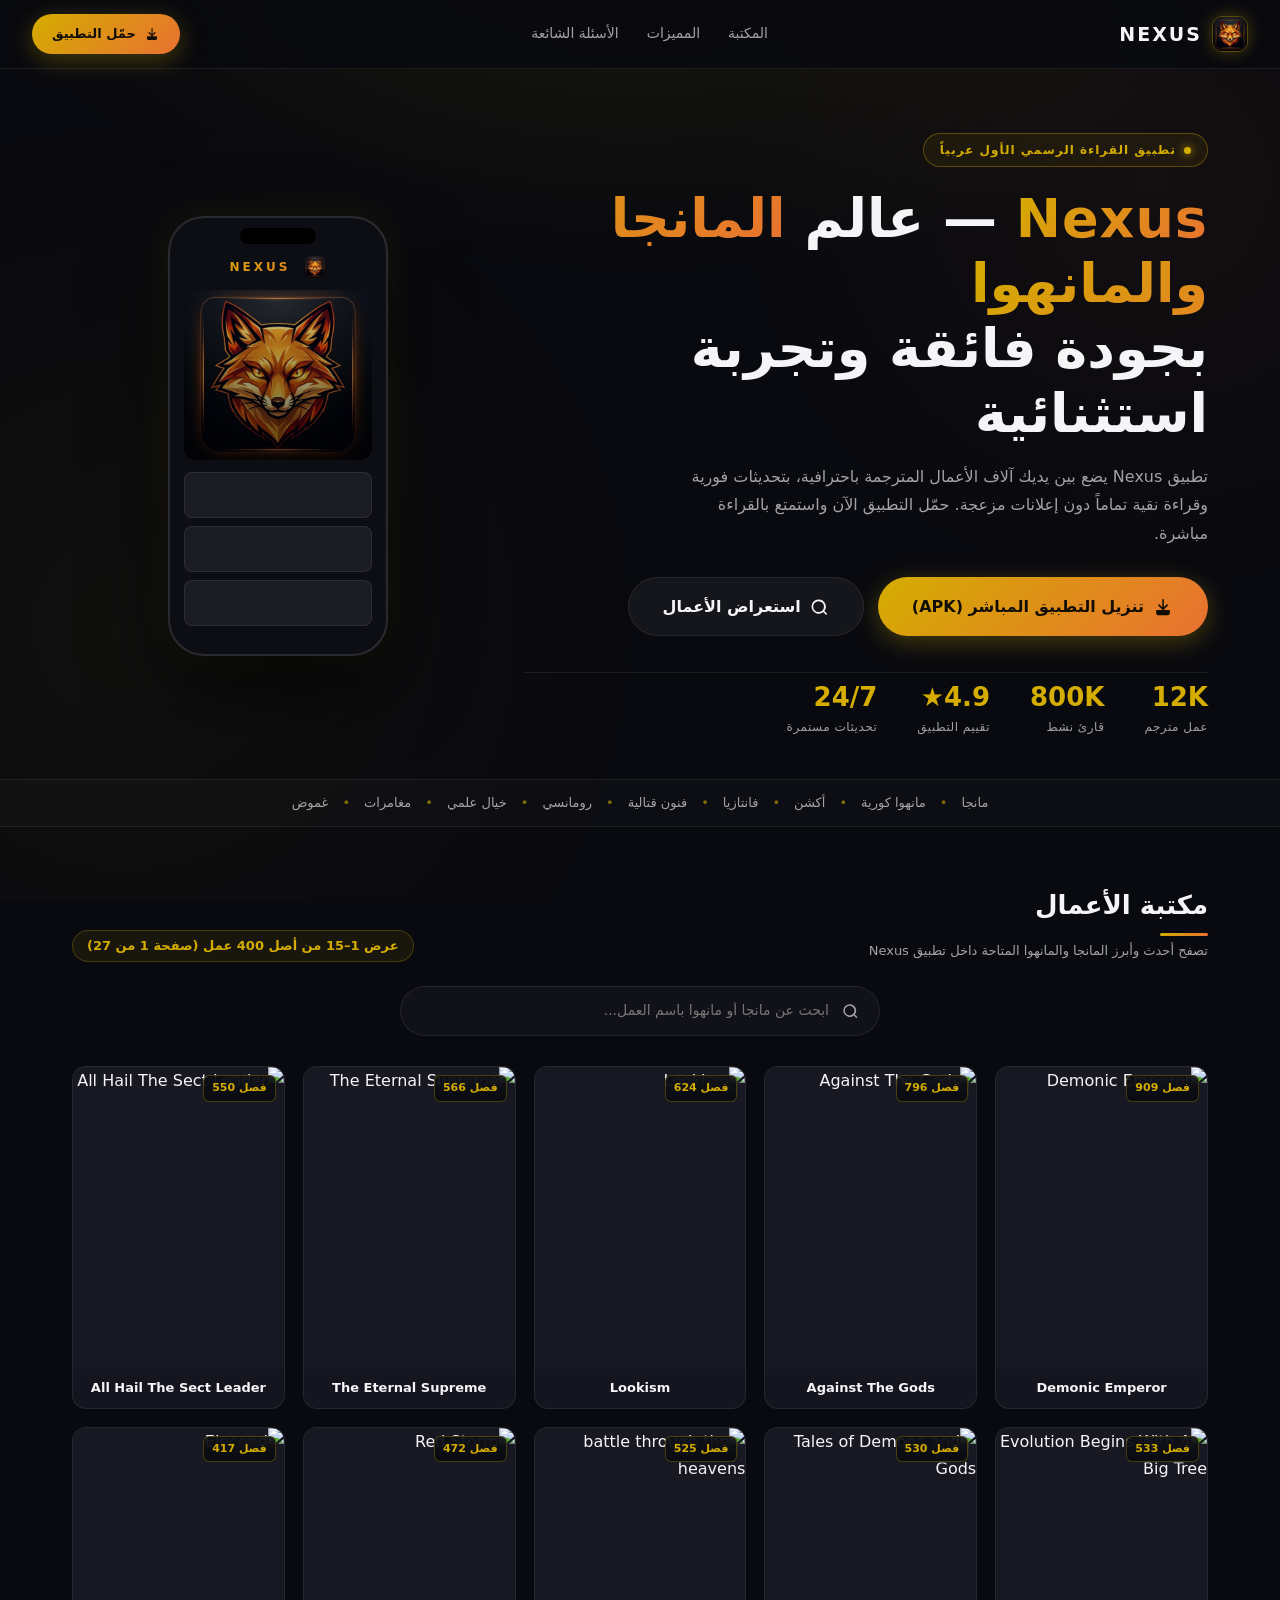
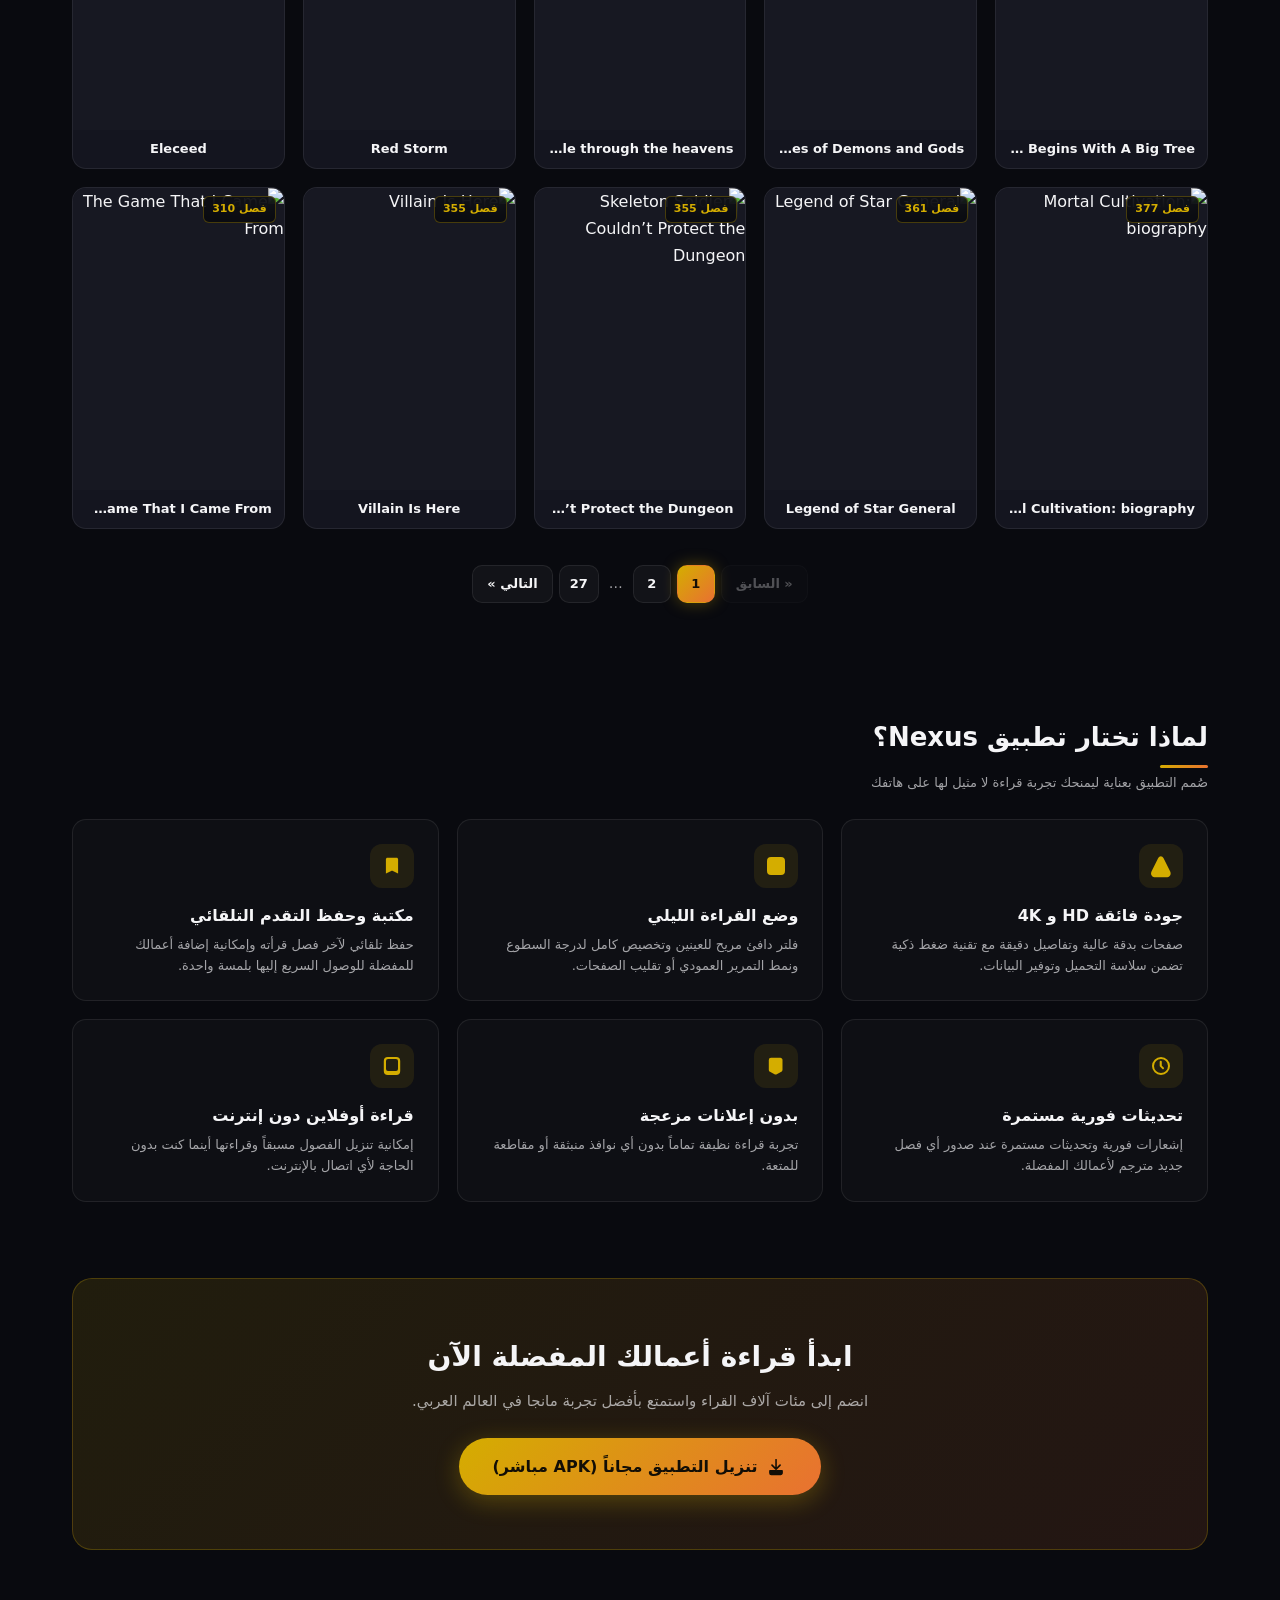
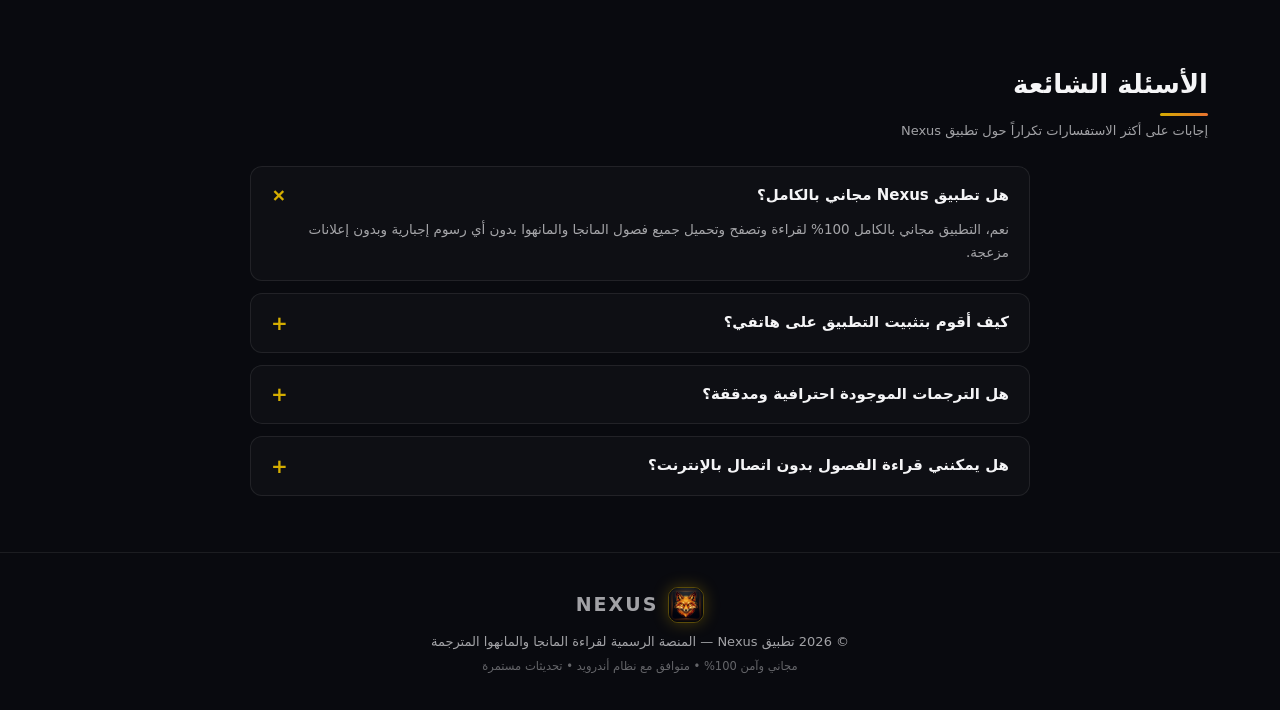
==== commit 4ee32335: "feat: update branding and SEO metadata - Add custom styling for logo components - Implement brand co" ====
--- a/index.html
+++ b/index.html
@@ -4,72 +4,76 @@
   <meta charset="UTF-8" />
   <meta name="viewport" content="width=device-width, initial-scale=1.0" />
   
-  <!-- العنوان الرسمي والظهور في محركات البحث -->
+  <!-- إجبار جوجل على إظهار اسم الموقع الرسمي "Nexus" -->
   <title>Nexus — تطبيق قراءة المانجا والمانهوا المترجمة | الموقع الرسمي</title>
+  <meta name="application-name" content="Nexus" />
+  <meta name="apple-mobile-web-app-title" content="Nexus" />
+  <meta property="og:site_name" content="Nexus" />
+  <meta name="author" content="Nexus" />
   <meta name="description" content="الموقع الرسمي لتطبيق Nexus. اقرأ وحمّل آلاف فصول المانجا والمانهوا الكورية المترجمة بجودة فائقة وبدون إعلانات. حمّل التطبيق مجاناً برابط تحميل مباشر بصيغة APK." />
   <meta name="keywords" content="Nexus, تطبيق Nexus, مانجا, مانهوا, قراءة مانجا, مانهوا كورية, مانجا مترجمة, تحميل تطبيق nexus, nexus apk" />
-  <meta name="author" content="Nexus Team" />
-  <meta name="application-name" content="Nexus" />
-  <meta name="apple-mobile-web-app-title" content="Nexus" />
   <meta name="theme-color" content="#090a0f" />
   <meta name="msapplication-TileColor" content="#090a0f" />
   <meta name="msapplication-TileImage" content="assets/icon-192.png" />
   
-  <!-- تعليمات روبوتات جوجل لمحركات البحث -->
+  <!-- تعليمات روبوتات محركات البحث ومفهرس الأيقونات Googlebot-Image -->
   <meta name="robots" content="index, follow, max-image-preview:large, max-snippet:-1, max-video-preview:-1" />
   <meta name="googlebot" content="index, follow" />
-  
-  <!-- الأيقونات الرسمية لظهور أيقونة التطبيق في نتائج بحث جوجل وجميع المتصفحات -->
+  <meta name="googlebot-image" content="index, follow" />
+  
+  <!-- الأيقونات الرسمية (رأس الثعلب الماكر) بجميع المقاسات المعتمدة من محرك بحث Google -->
+  <link rel="shortcut icon" href="favicon.ico" />
   <link rel="icon" type="image/x-icon" href="favicon.ico" />
+  <link rel="icon" type="image/png" sizes="96x96" href="assets/favicon-96.png" />
   <link rel="icon" type="image/png" sizes="192x192" href="assets/icon-192.png" />
   <link rel="icon" type="image/png" sizes="512x512" href="assets/icon-512.png" />
   <link rel="apple-touch-icon" sizes="180x180" href="assets/apple-touch-icon.png" />
   <link rel="manifest" href="site.webmanifest" />
   
   <!-- البطاقات الاجتماعية Open Graph و Twitter -->
-  <meta property="og:site_name" content="Nexus" />
   <meta property="og:title" content="Nexus — تطبيق قراءة المانجا والمانهوا المترجمة" />
   <meta property="og:description" content="الموقع الرسمي لتطبيق Nexus. اقرأ آلاف فصول المانجا والمانهوا المترجمة بجودة فائقة وبدون إعلانات مزعجة. حمّل التطبيق مجاناً الآن." />
   <meta property="og:type" content="website" />
+  <meta property="og:url" content="https://zxiu86.github.io/nexusweb/" />
   <meta property="og:locale" content="ar_AR" />
   <meta property="og:image" content="assets/icon-512.png" />
+  <meta property="og:image:secure_url" content="assets/icon-512.png" />
   <meta property="og:image:width" content="512" />
   <meta property="og:image:height" content="512" />
-  <meta property="og:image:alt" content="شعار تطبيق Nexus الرسمي" />
+  <meta property="og:image:alt" content="شعار تطبيق Nexus — ثعلب ماكر بعيون حادة" />
   
   <meta name="twitter:card" content="summary" />
+  <meta name="twitter:site" content="@Nexus" />
   <meta name="twitter:title" content="Nexus — تطبيق قراءة المانجا والمانهوا" />
   <meta name="twitter:description" content="الموقع الرسمي لتطبيق Nexus. قراءة المانجا والمانهوا بجودة فائقة وبدون إعلانات." />
   <meta name="twitter:image" content="assets/icon-512.png" />
 
   <link rel="stylesheet" href="css/style.css" />
 
-  <!-- البيانات المنظمة لنتائج بحث جوجل (JSON-LD) لتثبيت هوية التطبيق الرسمية وأيقونته -->
+  <!-- البيانات المنظمة المعتمدة رسمياً من Google لفرض اسم الموقع (Site Name: Nexus) والأيقونة -->
   <script type="application/ld+json">
   {
     "@context": "https://schema.org",
     "@graph": [
       {
-        "@type": "Organization",
-        "@id": "https://zxiu86.github.io/nexusweb/#organization",
-        "name": "Nexus",
-        "alternateName": ["نكسس", "تطبيق نكسس", "Nexus Manga"],
-        "url": "https://zxiu86.github.io/nexusweb/",
-        "logo": {
-          "@type": "ImageObject",
-          "url": "https://zxiu86.github.io/nexusweb/assets/icon-512.png",
-          "width": 512,
-          "height": 512
-        }
-      },
-      {
         "@type": "WebSite",
         "@id": "https://zxiu86.github.io/nexusweb/#website",
         "url": "https://zxiu86.github.io/nexusweb/",
         "name": "Nexus",
-        "description": "الموقع الرسمي لتطبيق Nexus لقراءة وتحميل المانجا والمانهوا المترجمة",
-        "publisher": { "@id": "https://zxiu86.github.io/nexusweb/#organization" },
-        "inLanguage": "ar"
+        "alternateName": ["nexus", "NEXUS", "Nexus Manga", "نكسس", "تطبيق نكسس"],
+        "inLanguage": "ar",
+        "publisher": {
+          "@type": "Organization",
+          "@id": "https://zxiu86.github.io/nexusweb/#organization",
+          "name": "Nexus",
+          "url": "https://zxiu86.github.io/nexusweb/",
+          "logo": {
+            "@type": "ImageObject",
+            "url": "https://zxiu86.github.io/nexusweb/assets/icon-512.png",
+            "width": 512,
+            "height": 512
+          }
+        }
       },
       {
         "@type": "SoftwareApplication",
@@ -100,12 +104,10 @@
   <!-- خلفية هادئة مريحة للعين بدون تشتيت بصري -->
   <div class="aurora" aria-hidden="true"></div>
 
-  <!-- شريط التنقل -->
+  <!-- شريط التنقل مع أيقونة الثعلب الماكر -->
   <nav class="nav" id="nav">
     <a class="logo" href="./">
-      <span class="logo-badge">
-        <svg viewBox="0 0 24 24" width="20" height="20" fill="none" stroke="currentColor" stroke-width="2.2" stroke-linecap="round" stroke-linejoin="round"><path d="M6 3v18l6-4 6 4V3l-6 4-6-4z"/></svg>
-      </span>
+      <img src="assets/favicon-96.png" alt="Nexus Fox Logo" class="logo-fox-img" width="38" height="38" />
       <span class="logo-text">NEXUS</span>
     </a>
     <div class="nav-links">
@@ -119,12 +121,12 @@
     </button>
   </nav>
 
-  <!-- الهيرو الرئيسي -->
+  <!-- الهيرو الرئيسي مع توكيد اسم Nexus بوضوح لخوارزمية جوجل -->
   <header class="hero">
     <div class="hero-inner">
       <div class="eyebrow"><span class="pulse-dot"></span> تطبيق القراءة الرسمي الأول عربياً</div>
       <h1 class="hero-title">
-        عالم <span class="grad-text">المانجا والمانهوا</span><br />بجودة فائقة وتجربة استثنائية
+        <span class="hero-brand">Nexus</span> — عالم <span class="grad-text">المانجا والمانهوا</span><br />بجودة فائقة وتجربة استثنائية
       </h1>
       <p class="hero-sub">
         تطبيق Nexus يضع بين يديك آلاف الأعمال المترجمة باحترافية، بتحديثات فورية وقراءة نقية تماماً دون إعلانات مزعجة. حمّل التطبيق الآن واستمتع بالقراءة مباشرة.
@@ -147,13 +149,18 @@
       </div>
     </div>
 
-    <!-- هاتف المعاينة -->
+    <!-- هاتف المعاينة مع شعار الثعلب -->
     <div class="hero-device" aria-hidden="true">
       <div class="phone">
         <div class="phone-notch"></div>
         <div class="phone-screen">
-          <div class="ps-header">NEXUS</div>
-          <div class="ps-hero"></div>
+          <div class="ps-header">
+            <img src="assets/favicon-96.png" alt="Nexus Fox" width="22" height="22" style="border-radius:6px; display:inline-block; vertical-align:middle; margin-left:6px;" />
+            NEXUS
+          </div>
+          <div class="ps-hero">
+            <img src="assets/icon.jpg" alt="Nexus Hero" style="width:100%; height:100%; object-fit:cover;" />
+          </div>
           <div class="ps-rows">
             <div class="ps-row"></div><div class="ps-row"></div><div class="ps-row"></div>
           </div>
@@ -308,9 +315,7 @@
   <!-- الفوتر -->
   <footer class="footer">
     <div class="logo">
-      <span class="logo-badge">
-        <svg viewBox="0 0 24 24" width="18" height="18" fill="none" stroke="currentColor" stroke-width="2.2" stroke-linecap="round" stroke-linejoin="round"><path d="M6 3v18l6-4 6 4V3l-6 4-6-4z"/></svg>
-      </span>
+      <img src="assets/favicon-96.png" alt="Nexus Fox Logo" class="logo-fox-img" width="30" height="30" />
       <span class="logo-text">NEXUS</span>
     </div>
     <p>© 2026 تطبيق Nexus — المنصة الرسمية لقراءة المانجا والمانهوا المترجمة</p>
@@ -321,8 +326,8 @@
   <div class="modal" id="downloadModal" aria-hidden="true">
     <div class="modal-card">
       <button class="modal-close" id="modalClose" aria-label="إغلاق">✕</button>
-      <div class="modal-logo">
-        <svg viewBox="0 0 24 24" width="38" height="38" fill="none" stroke="currentColor" stroke-width="2" stroke-linecap="round" stroke-linejoin="round"><path d="M6 3v18l6-4 6 4V3l-6 4-6-4z"/></svg>
+      <div class="modal-logo-wrap">
+        <img src="assets/icon-192.png" alt="Nexus Fox Logo" class="modal-fox-icon" width="68" height="68" />
       </div>
       <div class="modal-badge-status">
         <span class="pulse-dot"></span> جاري بدء التنزيل المباشر...
--- a/css/style.css
+++ b/css/style.css
@@ -85,6 +85,39 @@
   gap: 10px;
 }
 
+.logo-fox-img {
+  width: 36px;
+  height: 36px;
+  border-radius: 10px;
+  object-fit: cover;
+  border: 1px solid rgba(212, 173, 0, 0.4);
+  box-shadow: 0 0 16px rgba(212, 173, 0, 0.3);
+}
+
+.hero-brand {
+  background: var(--grad);
+  -webkit-background-clip: text;
+  background-clip: text;
+  color: transparent;
+  font-weight: 900;
+  letter-spacing: 1px;
+}
+
+.modal-logo-wrap {
+  margin: 0 auto 14px;
+  display: flex;
+  justify-content: center;
+}
+
+.modal-fox-icon {
+  width: 68px;
+  height: 68px;
+  border-radius: 18px;
+  object-fit: cover;
+  border: 2px solid rgba(212, 173, 0, 0.5);
+  box-shadow: 0 0 28px rgba(212, 173, 0, 0.4);
+}
+
 .logo-badge {
   width: 36px;
   height: 36px;
